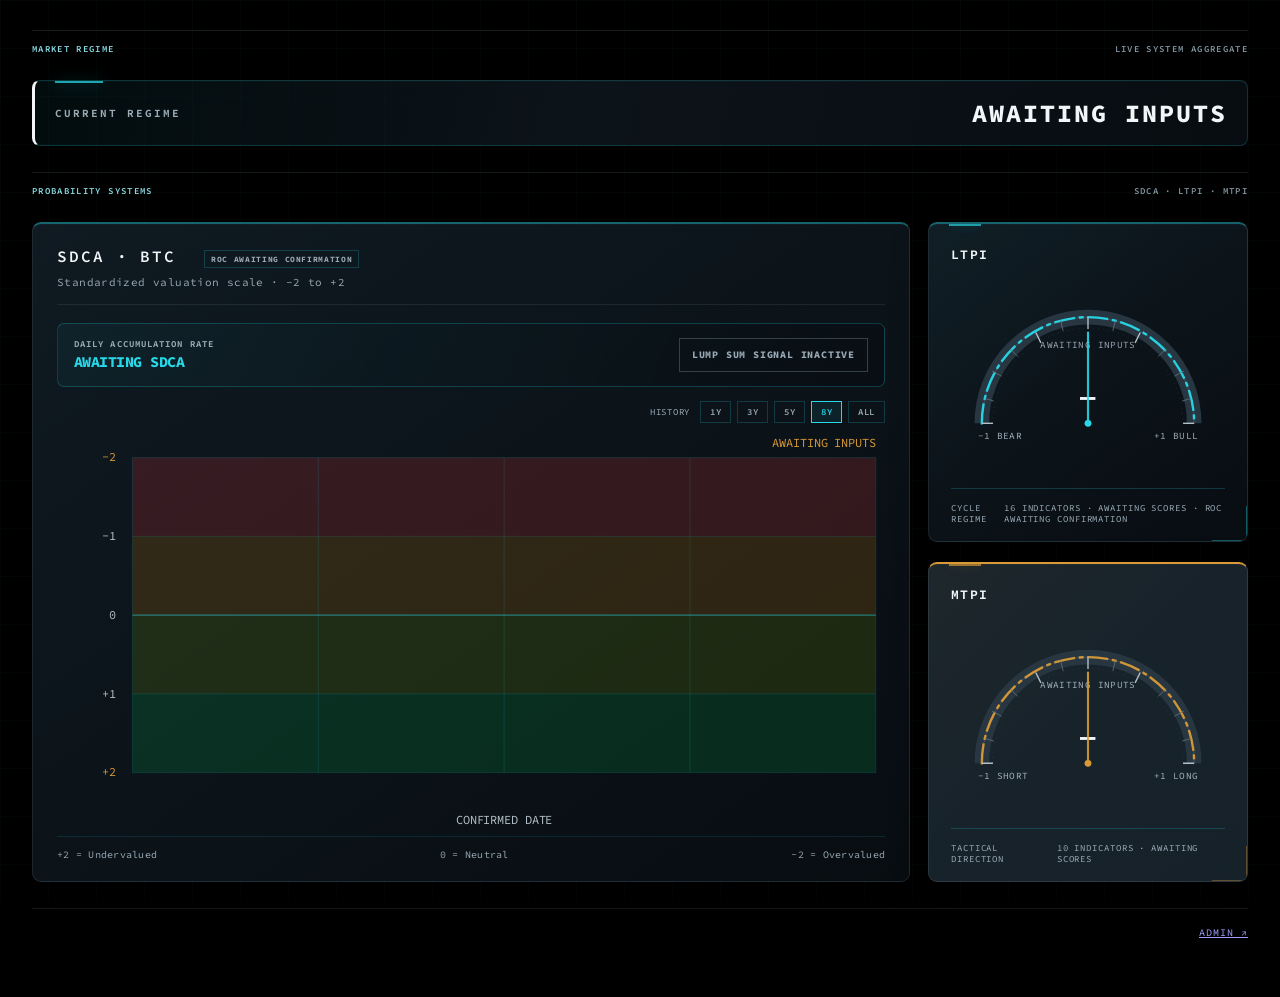
==== index.html @ df6184a5 "Display confirmed ROC status on SDCA LTPI and MTPI gauges" ====
<!doctype html>
<html lang="en">
<head>
  <meta charset="utf-8">
  <meta name="viewport" content="width=device-width, initial-scale=1">
  <meta name="theme-color" content="#080D12">
  <title>JayyTrader</title>
  <meta name="description" content="Transparent Bitcoin valuation research. Probabilities are the currency of the markets. No noise. Just signal.">
  <link rel="preconnect" href="https://fonts.googleapis.com">
  <link rel="preconnect" href="https://fonts.gstatic.com" crossorigin>
  <link href="https://fonts.googleapis.com/css2?family=Source+Code+Pro:wght@400;500;600;700&display=swap" rel="stylesheet">
  <link rel="stylesheet" href="styles/tokens.css">
  <style>
    * { box-sizing: border-box; }
    body {
      min-width: 320px;
      min-height: 100vh;
      margin: 0;
      display: block;
      overflow-x: hidden;
      color: var(--text);
      background:
        radial-gradient(ellipse at 50% 42%, color-mix(in srgb, var(--cyan) 4%, transparent), transparent 58%),
        var(--bg);
      font-family: var(--font-ui);
    }
    body::before {
      position: fixed;
      inset: 0;
      z-index: 0;
      background-image:
        linear-gradient(color-mix(in srgb, var(--cyan) 2.5%, transparent) 1px, transparent 1px),
        linear-gradient(90deg, color-mix(in srgb, var(--cyan) 2.5%, transparent) 1px, transparent 1px),
        linear-gradient(color-mix(in srgb, var(--amber) .8%, transparent) 1px, transparent 1px),
        linear-gradient(90deg, color-mix(in srgb, var(--amber) .8%, transparent) 1px, transparent 1px);
      background-size: 48px 48px, 48px 48px, 192px 192px, 192px 192px;
      content: "";
      pointer-events: none;
    }
    #cursor-glow {
      position: fixed;
      z-index: 0;
      top: 0;
      left: 0;
      width: 520px;
      height: 520px;
      border-radius: 50%;
      background: radial-gradient(circle,
        color-mix(in srgb, var(--cyan) 6.5%, transparent) 0%,
        color-mix(in srgb, var(--cyan) 3.5%, transparent) 32%,
        color-mix(in srgb, var(--cyan) 1.2%, transparent) 55%,
        transparent 72%);
      opacity: 0;
      pointer-events: none;
      transform: translate(-50%, -50%);
      transition: opacity .35s ease;
      will-change: left, top;
    }
    @media (hover: hover) and (pointer: fine) {
      body:hover #cursor-glow { opacity: 1; }
    }
    .landing {
      position: relative;
      z-index: 1;
      width: min(calc(100% - 64px), 1480px);
      margin: 0 auto;
      padding: 118px 0 48px;
    }
    .dashboard-grid {
      display: grid;
      grid-template-columns: minmax(0, 1fr) minmax(240px, 300px);
      align-items: stretch;
      gap: 16px;
    }
    .research-column {
      position: relative;
      display: flex;
      flex-direction: column;
      min-width: 0;
      min-height: 0;
      text-align: left;
    }
    .oscillator-panel {
      display: flex;
      flex: 1 1 auto;
      flex-direction: column;
      width: 100%;
      min-width: 0;
      min-height: 0;
      margin: 0;
      padding: 22px 24px 18px;
      border: var(--border-hairline);
      border-top: 1px solid color-mix(in srgb, var(--cyan) 55%, transparent);
      background: linear-gradient(145deg, var(--panel2), var(--panel));
      box-shadow: 0 14px 42px rgba(0, 0, 0, .22);
    }
    .panel-heading {
      display: flex;
      align-items: center;
      justify-content: space-between;
      gap: 16px;
      margin-bottom: 14px;
      padding-bottom: 12px;
      border-bottom: 1px solid color-mix(in srgb, var(--line) 70%, transparent);
    }
    .oscillator-heading-copy { min-width:0; }
    .oscillator-title-row { display:flex; align-items:baseline; flex-wrap:wrap; gap:10px; }
    #oscillator-heading-score { color:var(--muted); font-size:12px; font-weight:600; font-variant-numeric:tabular-nums; letter-spacing:.015em; white-space:nowrap; }
    #oscillator-heading-score[data-state="undervalued"] { color:var(--cyan); }
    #oscillator-heading-score[data-state="overvalued"] { color:var(--amber); }
    .oscillator-heading-score-empty { display:none; }
    .panel-title {
      margin: 0;
      color: var(--text);
      font-size: 14px;
      font-weight: 650;
      letter-spacing: .09em;
      text-transform: uppercase;
    }
    .panel-subtitle {
      margin: 5px 0 0;
      color: var(--muted);
      font-size: 9px;
      letter-spacing: .035em;
      line-height: 1.5;
    }
    .empty-state {
      flex: 0 0 auto;
      padding: 5px 8px;
      border: 1px solid var(--line);
      color: var(--muted);
      font-size: 9px;
      letter-spacing: .1em;
      white-space: nowrap;
    }
    .sdca-accumulation { display:flex; align-items:center; justify-content:space-between; gap:16px; margin:0 0 14px; padding:14px 16px; border:1px solid color-mix(in srgb,var(--cyan) 38%,var(--line)); background:linear-gradient(110deg,rgba(39,217,232,.09),rgba(8,13,18,.72)); }
    .sdca-accumulation-copy { min-width:0; }
    .sdca-accumulation-kicker { color:var(--muted); font-size:9px; font-weight:650; letter-spacing:.12em; text-transform:uppercase; }
    .sdca-accumulation-value { display:flex; align-items:baseline; gap:.18em; margin-top:5px; color:var(--cyan); font-size:clamp(10px,1.5vw,15px); font-weight:750; line-height:1.1; letter-spacing:-.035em; font-variant-numeric:tabular-nums; }
    .sdca-accumulation-signal { flex:0 0 auto; max-width:48%; padding:9px 12px; border:1px solid #35414a; color:var(--muted); font-size:10px; font-weight:750; letter-spacing:.08em; line-height:1.4; text-align:center; }
    .sdca-accumulation-signal[data-active="true"] { border-color:var(--cyan); color:var(--cyan); box-shadow:0 0 14px color-mix(in srgb,var(--cyan) 15%,transparent); }
    @media (max-width:600px) { .sdca-accumulation { align-items:flex-start; flex-direction:column; gap:10px; } .sdca-accumulation-signal { max-width:100%; } }
    .sdca-history-range { display:flex; align-items:center; justify-content:flex-end; flex-wrap:wrap; gap:6px; margin:0 0 8px; }
    .sdca-history-range-label { margin-right:4px; color:var(--muted); font-size:9px; letter-spacing:.08em; }
    .sdca-range-button { padding:5px 9px; border:1px solid var(--line); background:transparent; color:var(--muted); font:600 9px/1.2 var(--font-ui); letter-spacing:.06em; cursor:pointer; }
    .sdca-range-button[aria-pressed="true"] { border-color:var(--cyan); color:var(--cyan); background:color-mix(in srgb,var(--cyan) 8%,transparent); }
    .sdca-range-button:focus-visible { outline:1px solid var(--cyan); outline-offset:2px; }
    .oscillator-plot {
      display: block;
      width: 100%;
      flex: 1 1 0;
      min-height: 0;
      height: 0;
      overflow: visible;
    }
    .oscillator-zone { stroke: none; }
    .oscillator-zone.overvalued { fill: rgba(255,59,59,.17); }
    .oscillator-zone.middle-high { fill: rgba(255,157,0,.15); }
    .oscillator-zone.middle-low { fill: rgba(165,217,0,.13); }
    .oscillator-zone.undervalued { fill: rgba(0,200,83,.16); }
    .oscillator-grid { stroke: var(--line); stroke-width: 1; opacity: .68; }
    .oscillator-history-segment { fill: none; stroke-width: 2.5; stroke-linejoin: round; stroke-linecap: round; }
    .oscillator-history-segment[data-zone="overvalued"] { stroke: #ff3b3b; }
    .oscillator-history-segment[data-zone="middle-high"] { stroke: #ff9d00; }
    .oscillator-history-segment[data-zone="middle-low"] { stroke: #a5d900; }
    .oscillator-history-segment[data-zone="undervalued"] { stroke: #00c853; }
    .oscillator-history-point[data-zone="overvalued"] { stroke: #ff3b3b; }
    .oscillator-history-point[data-zone="middle-high"] { stroke: #ff9d00; }
    .oscillator-history-point[data-zone="middle-low"] { stroke: #a5d900; }
    .oscillator-history-point[data-zone="undervalued"] { stroke: #00c853; }
    .oscillator-date-label { font-size: 10px; }
    .oscillator-grid.zero { stroke: color-mix(in srgb, var(--cyan) 64%, transparent); stroke-width: 1.6; opacity: 1; }
    .oscillator-label {
      fill: var(--muted);
      font-family: var(--font-ui);
      font-size: 12px;
    }
    .oscillator-label.extreme { fill: var(--amber); }
    .oscillator-caption {
      display: flex;
      justify-content: space-between;
      gap: 16px;
      margin-top: 10px;
      padding-top: 10px;
      border-top: 1px solid color-mix(in srgb, var(--line) 60%, transparent);
      color: var(--muted);
      font-size: 9px;
      letter-spacing: .025em;
      line-height: 1.6;
    }
    h1 {
      position: absolute;
      top: 24px;
      left: 32px;
      z-index: 2;
      margin: 0;
      font-size: clamp(10.5px, 2.25vw, 19px);
      font-weight: 750;
      letter-spacing: -.065em;
      line-height: 1;
    }
    h1 span {
      color: var(--cyan);
      text-shadow: var(--glow-cyan-soft);
    }
    .cursor {
      display: inline-block;
      width: 3px;
      height: .82em;
      margin-left: 8px;
      background: var(--cyan);
      vertical-align: middle;
      transform: translateY(-.04em);
      animation: blink 1.06s step-end infinite;
    }
    @keyframes blink { 0%, 49.9% { opacity: 1; } 50%, 100% { opacity: 0; } }
    .tagline {
      margin: 22px 0 0;
      color: var(--muted);
      font-size: clamp(13px, 2vw, 16px);
      line-height: 1.7;
    }
    .trend-instruments { display: flex; flex-direction: column; gap: 16px; min-width: 0; margin: 0; }
    .trend-instrument {
      position: relative;
      display: flex;
      flex-direction: column;
      justify-content: space-between;
      aspect-ratio: 1 / 1;
      min-width: 0;
      padding: 18px 20px 14px;
      overflow: hidden;
      border: 1px solid color-mix(in srgb, var(--line) 85%, transparent);
      border-top: 1px solid color-mix(in srgb, var(--cyan) 68%, transparent);
      background:
        linear-gradient(135deg, color-mix(in srgb, var(--cyan) 3.5%, transparent), transparent 46%),
        linear-gradient(145deg, var(--panel2), var(--panel));
      box-shadow: inset 0 1px 0 rgba(255,255,255,.025), 0 14px 34px rgba(0, 0, 0, .2);
    }
    .trend-instrument::before {
      position: absolute; top: 0; left: 20px; width: 42px; height: 2px;
      background: var(--cyan); box-shadow: 0 0 12px color-mix(in srgb, var(--cyan) 35%, transparent);
      content: "";
    }
    .trend-instrument::after {
      position: absolute; right: 0; bottom: 0; width: 34px; height: 34px;
      border-right: 1px solid color-mix(in srgb, var(--cyan) 38%, transparent);
      border-bottom: 1px solid color-mix(in srgb, var(--cyan) 38%, transparent);
      content: "";
    }
    .trend-instrument[data-horizon="medium"] {
      border-top-color: color-mix(in srgb, var(--amber) 72%, transparent);
      background:
        linear-gradient(135deg, color-mix(in srgb, var(--amber) 3.5%, transparent), transparent 46%),
        linear-gradient(145deg, var(--panel2), var(--panel));
    }
    .trend-instrument[data-horizon="medium"]::before { background: var(--amber); box-shadow: 0 0 12px color-mix(in srgb, var(--amber) 35%, transparent); }
    .trend-instrument[data-horizon="medium"]::after { border-color: color-mix(in srgb, var(--amber) 38%, transparent); }
    .trend-instrument-heading { display: flex; align-items: flex-start; justify-content: space-between; gap: 12px; }
    .trend-instrument-title { margin: 0; color: var(--text); font-size: 11px; font-weight: 650; letter-spacing: .12em; text-transform: uppercase; }
    .trend-instrument-code { margin-top: 5px; color: var(--muted); font-size: 8px; letter-spacing: .16em; }
    .trend-instrument-state { padding: 4px 6px; border: 1px solid var(--line); background: color-mix(in srgb, var(--bg) 65%, transparent); color: var(--muted); font-size: 8px; letter-spacing: .1em; white-space: nowrap; }
    .trend-gauge { display: block; width: 100%; height: auto; max-height: 205px; margin: 5px auto 0; overflow: visible; }
    .trend-gauge-track { fill: none; stroke: #202c35; stroke-width: 14; }
    .trend-gauge-edge { fill: none; stroke: #52616b; stroke-width: 1; opacity: .72; }
    .trend-gauge-accent { fill: none; stroke: var(--cyan); stroke-width: 2; stroke-linecap: square; stroke-dasharray: 22 7 3 7 22 7 3 7 22 7 3 7; opacity: .95; }
    .trend-instrument[data-horizon="medium"] .trend-gauge-accent { stroke: var(--amber); }
    .trend-gauge-inner { fill: none; stroke: #293943; stroke-width: 1; stroke-dasharray: 1 5; }
    .trend-gauge-tick { stroke: #62717b; stroke-width: 1; }
    .trend-gauge-tick.major { stroke: #b4c0c7; stroke-width: 1.6; }
    .trend-gauge-scale { fill: var(--muted); font-family: var(--font-ui); font-size: 10px; letter-spacing: .04em; }
    /* Gauge regime text follows the live classification. */
    .trend-instrument[data-score-state="risk-off"] #ltpi-regime-label,
    .trend-instrument[data-score-state="risk-off"] #mtpi-regime-scale { fill: #ef777d; }
    .trend-instrument[data-score-state="neutral"] #ltpi-regime-label,
    .trend-instrument[data-score-state="neutral"] #mtpi-regime-scale,
    .trend-instrument[data-score-state="empty"] #ltpi-regime-label,
    .trend-instrument[data-score-state="empty"] #mtpi-regime-scale { fill: #9aa6b2; }
    .trend-instrument[data-score-state="risk-on"] #ltpi-regime-label,
    .trend-instrument[data-score-state="risk-on"] #mtpi-regime-scale { fill: #36d399; }
    .trend-gauge-center { fill: var(--text); font-family: var(--font-ui); font-size: 26px; font-weight: 600; letter-spacing: .04em; }
    .trend-gauge-placeholder { fill: var(--cyan); font-family: var(--font-ui); font-size: 9px; font-weight: 600; letter-spacing: .16em; }
    .trend-instrument[data-horizon="medium"] .trend-gauge-placeholder { fill: var(--amber); }
    .trend-gauge-caption { display: flex; justify-content: space-between; gap: 8px; padding-top: 10px; border-top: 1px solid var(--line); color: var(--muted); font-size: 8px; letter-spacing: .1em; text-transform: uppercase; }
    .roc-label { display:inline-block; margin-left:8px; padding:3px 6px; border:1px solid var(--line); color:var(--muted); font-size:8px; font-weight:700; letter-spacing:.08em; white-space:nowrap; }
    .roc-label[data-roc="positive"] { border-color:color-mix(in srgb,#36d399 45%,var(--line)); color:#36d399; }
    .roc-label[data-roc="negative"] { border-color:color-mix(in srgb,#ef777d 45%,var(--line)); color:#ef777d; }
    .roc-label[data-roc="neutral"] { color:var(--muted); }
    .oscillator-panel {
      display: flex;
      flex: 1 1 auto;
      flex-direction: column;
      width: 100%;
      min-width: 0;
      min-height: 0;
      margin: 0;
      padding: 22px 24px 18px;
      border: var(--border-hairline);
      border-top: 1px solid color-mix(in srgb, var(--cyan) 55%, transparent);
      background: linear-gradient(145deg, var(--panel2), var(--panel));
      box-shadow: 0 14px 42px rgba(0, 0, 0, .22);
    }
    .panel-heading {
      display: flex;
      align-items: flex-start;
      justify-content: space-between;
      gap: 16px;
      margin-bottom: 18px;
    }
    .panel-title {
      margin: 0;
      color: var(--text);
      font-size: 15px;
      font-weight: 600;
      letter-spacing: .06em;
      text-transform: uppercase;
    }
    .panel-subtitle {
      margin: 6px 0 0;
      color: var(--muted);
      font-size: 10px;
      line-height: 1.6;
    }
    .empty-state {
      flex: 0 0 auto;
      padding: 5px 8px;
      border: 1px solid var(--line);
      color: var(--muted);
      font-size: 9px;
      letter-spacing: .1em;
      white-space: nowrap;
    }
    .oscillator-plot {
      display: block;
      width: 100%;
      flex: 1 1 0;
      min-height: 0;
      height: 0;
      overflow: visible;
    }
    .oscillator-grid { stroke: var(--line); stroke-width: 1; }
    .oscillator-grid.zero { stroke: color-mix(in srgb, var(--cyan) 48%, transparent); stroke-width: 1.4; }
    .oscillator-label {
      fill: var(--muted);
      font-family: var(--font-ui);
      font-size: 12px;
    }
    .oscillator-label.extreme { fill: var(--amber); }
    .oscillator-caption {
      display: flex;
      justify-content: space-between;
      gap: 16px;
      margin-top: 6px;
      color: var(--muted);
      font-size: 9px;
      line-height: 1.6;
    }
    .motto {
      margin: 9px 0 0;
      color: var(--cyan-soft);
      font-size: 10px;
      letter-spacing: .035em;
      line-height: 1.6;
    }
    .regime-panel {
      display: flex;
      align-items: center;
      justify-content: center;
      gap: 16px;
      width: 33.333%;
      margin: 0 auto 18px;
      padding: 14px 18px;
      border: 1px solid var(--line);
      border-left: 3px solid var(--muted);
      background: var(--panel);
      letter-spacing: .12em;
      text-transform: uppercase;
    }
    .regime-label { color: var(--muted); font-size: 10px; font-weight: 650; }
    .regime-value { color: var(--text); font-size: 13px; font-weight: 750; }
    .regime-panel[data-regime="risk-off"] { border-left-color: #F04444; }
    .regime-panel[data-regime="risk-off"] .regime-value { color: #F04444; }
    .regime-panel[data-regime="risk-on"] { border-left-color: var(--green); }
    .regime-panel[data-regime="risk-on"] .regime-value { color: var(--green); }
    .regime-panel[data-regime="neutral"] { border-left-color: var(--text); }
    .regime-panel[data-regime="neutral"] .regime-value { color: var(--text); }
    @media (max-width: 600px) {
      .regime-panel { width: 100%; padding: 12px 14px; }
      .regime-value { font-size: 11px; }
    }
    .system-footer {
      display: flex;
      justify-content: space-between;
      gap: 16px;
      margin-top: 18px;
      padding-top: 10px;
      border-top: 1px solid color-mix(in srgb, var(--line) 65%, transparent);
      color: var(--muted);
      font-size: 8px;
      letter-spacing: .1em;
      line-height: 1.6;
      text-transform: uppercase;
    }
    .system-footer span:last-child { text-align: right; }
    .sdca-panel {
      margin-top:24px; padding:20px; border:1px solid var(--line);
      border-top:1px solid color-mix(in srgb,var(--cyan) 55%,transparent);
      background:linear-gradient(145deg,var(--panel2),var(--panel)); box-shadow:0 14px 42px rgba(0,0,0,.18);
    }
    .sdca-heading { display:flex; align-items:flex-start; justify-content:space-between; gap:16px; margin-bottom:14px; }
    .sdca-title { margin:0; color:var(--text); font-size:14px; font-weight:650; letter-spacing:.09em; text-transform:uppercase; }
    .sdca-subtitle { margin:5px 0 0; color:var(--muted); font-size:9px; line-height:1.6; }
    .sdca-grid { display:grid; grid-template-columns:repeat(5,minmax(0,1fr)); gap:7px; }
    .sdca-card {
      display:flex; min-width:0; min-height:52px; flex-direction:column; justify-content:space-between; gap:4px;
      padding:6px 7px 5px; border:1px solid #29343c; border-radius:2px;
      background:linear-gradient(145deg,rgba(29,43,53,.72),rgba(8,13,18,.92));
      box-shadow:inset 0 1px 0 rgba(255,255,255,.018); transition:border-color .15s ease,box-shadow .15s ease;
    }
    .sdca-card[data-sign="positive"] { border-color:color-mix(in srgb,var(--cyan) 85%,transparent); box-shadow:inset 0 0 10px color-mix(in srgb,var(--cyan) 8%,transparent),0 0 7px color-mix(in srgb,var(--cyan) 16%,transparent); }
    .sdca-card[data-sign="negative"] { border-color:color-mix(in srgb,var(--amber) 88%,transparent); box-shadow:inset 0 0 10px color-mix(in srgb,var(--amber) 7%,transparent),0 0 7px color-mix(in srgb,var(--amber) 15%,transparent); }
    .sdca-card[data-sign="zero"] { border-color:#35414a; box-shadow:inset 0 0 8px rgba(150,165,175,.035); }
    .sdca-indicator-name { color:var(--muted); font-size:9px; font-weight:600; line-height:1.3; overflow-wrap:anywhere; }
    .sdca-score-input {
      display:block; width:100%; min-width:0; padding:2px 2px 1px; border:0; border-bottom:1px solid var(--line);
      border-radius:0; outline:none; background:transparent; color:var(--text); font:600 12px/1.15 var(--font-ui);
      font-variant-numeric:tabular-nums; caret-color:var(--cyan);
    }
    .sdca-score-input::placeholder { color:#52616b; opacity:1; }
    .sdca-score-input:focus-visible { border-bottom-color:var(--cyan); box-shadow:0 2px 0 color-mix(in srgb,var(--cyan) 25%,transparent); }
    .sdca-summary { display:grid; grid-template-columns:minmax(0,1fr) auto; align-items:center; gap:12px; margin-top:12px; padding:11px 12px; border:1px solid var(--line); background:rgba(8,13,18,.58); }
    .sdca-summary-label { color:var(--muted); font-size:8px; letter-spacing:.1em; text-transform:uppercase; }
    .sdca-composite { display:block; margin-top:4px; color:var(--cyan); font-size:clamp(21px,2.5vw,29px); font-weight:700; letter-spacing:-.04em; font-variant-numeric:tabular-nums; }
    .sdca-classification { padding:6px 8px; border:1px solid #35414a; color:var(--muted); font-size:8px; letter-spacing:.08em; text-align:center; white-space:nowrap; }
    .sdca-classification[data-class="positive"] { border-color:var(--cyan); color:var(--cyan); box-shadow:0 0 8px color-mix(in srgb,var(--cyan) 13%,transparent); }
    .sdca-classification[data-class="negative"] { border-color:var(--amber); color:var(--amber); box-shadow:0 0 8px color-mix(in srgb,var(--amber) 13%,transparent); }
    .sdca-confirm-row { display:flex; align-items:center; gap:12px; flex-wrap:wrap; margin-top:10px; }
    .sdca-confirm-button {
      padding:9px 12px; border:1px solid var(--cyan); background:color-mix(in srgb,var(--cyan) 8%,var(--bg));
      color:var(--cyan); font:600 9px/1.2 var(--font-ui); letter-spacing:.1em; text-transform:uppercase; cursor:pointer;
      transition:background .15s ease,box-shadow .15s ease,opacity .15s ease;
    }
    .sdca-confirm-button:hover:not(:disabled),.sdca-confirm-button:focus-visible { background:color-mix(in srgb,var(--cyan) 15%,var(--bg)); box-shadow:0 0 12px color-mix(in srgb,var(--cyan) 20%,transparent); outline:none; }
    .sdca-confirm-button:disabled { border-color:var(--line); color:var(--muted); cursor:not-allowed; opacity:.55; }
    .sdca-confirm-status { color:var(--muted); font-size:8px; line-height:1.5; }
    .sdca-note { margin:8px 0 0; color:var(--muted); font-size:8px; line-height:1.6; }
    .oscillator-history-path { fill:none; stroke:var(--cyan); stroke-width:2.5; stroke-linejoin:round; stroke-linecap:round; filter:drop-shadow(0 0 4px color-mix(in srgb,var(--cyan) 45%,transparent)); }
    .oscillator-history-point { fill:var(--bg); stroke:var(--cyan); stroke-width:2.5; }
    .oscillator-date-label { fill:var(--muted); font-family:var(--font-ui); font-size:10px; }
    @media (max-width:900px) { .sdca-grid { grid-template-columns:repeat(5,minmax(0,1fr)); gap:6px; } }
    @media (max-width:600px) {
      .sdca-panel { padding:14px 12px; }
      .sdca-grid { grid-template-columns:repeat(3,minmax(0,1fr)); gap:6px; }
      .sdca-card { min-height:49px; padding:5px; }
      .sdca-indicator-name { font-size:8px; }
      .sdca-score-input { font-size:11px; }
      .sdca-summary { grid-template-columns:minmax(0,1fr); gap:8px; }
      .sdca-classification { justify-self:start; }
      .sdca-heading { flex-direction:column; gap:7px; }
      .sdca-confirm-row { align-items:flex-start; flex-direction:column; gap:7px; }
    }

    @media (max-width: 900px) {
      .landing { width: min(100% - 40px, 720px); padding-top: 108px; }
      .trend-instruments { display: grid; grid-template-columns: repeat(2, minmax(0, 1fr)); gap: 16px; }
      .dashboard-grid { grid-template-columns: minmax(0, 1fr); gap: 24px; }
      .research-column { display: block; }
      .oscillator-panel { margin-top: 0; min-height: 0; }
      .mvrv-score-row { margin-top:14px; }
      .oscillator-plot { min-height: 280px; }
    }
    @media (max-width: 600px) {
      h1 { top: 16px; left: 16px; font-size: clamp(10.5px, 3vw, 14px); }
      .landing { width: min(100% - 32px, 720px); padding-top: 92px; }
      .trend-instruments { grid-template-columns: minmax(0, 1fr); gap: 14px; }
      .trend-instrument { display: block; aspect-ratio: auto; padding: 16px 14px 12px; }
      .oscillator-panel { padding: 16px 12px 14px; margin-top: 0; }
      .panel-heading { flex-direction: column; gap: 10px; }
      .oscillator-plot { min-height: 240px; }
      .oscillator-caption { flex-direction: column; gap: 3px; }
      .system-footer { flex-direction: column; gap: 5px; }
      .system-footer span:last-child { text-align: left; }
    }
    @media (prefers-reduced-motion: reduce) {
      *, *::before, *::after { animation-duration: .01ms !important; transition-duration: .01ms !important; }
      .cursor { animation: none; }
    }
  
    .sdca-note a { margin-left:8px; color:var(--cyan); text-decoration:none; }
    .sdca-note a:hover,.sdca-note a:focus-visible { text-decoration:underline; }
  
    /* ── High-contrast terminal redesign ── */
    body {
      display: block;
      background:
        radial-gradient(ellipse at 14% 8%, rgba(39,217,232,.095), transparent 34%),
        radial-gradient(ellipse at 88% 38%, rgba(217,154,54,.055), transparent 30%),
        var(--bg);
    }
    .site-header {
      position: relative;
      z-index: 2;
      display: flex;
      align-items: center;
      justify-content: space-between;
      gap: 24px;
      width: min(calc(100% - 64px), 1480px);
      margin: 0 auto;
      padding: 26px 0 22px;
      border-bottom: 1px solid rgba(130,155,170,.18);
    }
    .brand-lockup { display:flex; align-items:center; gap:14px; min-width:0; }
    .brand-mark {
      display:grid; place-items:center; width:38px; height:38px; flex:0 0 38px;
      border:1px solid var(--cyan); color:var(--cyan); font-size:12px; font-weight:700;
      letter-spacing:-.08em; background:rgba(39,217,232,.055);
      box-shadow:0 0 22px rgba(39,217,232,.08),inset 0 0 12px rgba(39,217,232,.04);
    }
    .brand-mark span { color:var(--amber); }
    h1 {
      position:static; margin:0; font-size:clamp(18px,2vw,24px); font-weight:700;
      letter-spacing:-.07em; line-height:1; white-space:nowrap;
    }
    h1 span:not(.cursor) { color:var(--cyan); }
    .cursor { height:.9em; width:3px; margin-left:7px; }
    .header-meta {
      display:flex; align-items:center; gap:9px; color:#91A3AF; font-size:10px;
      font-weight:600; letter-spacing:.14em; white-space:nowrap;
    }
    .status-dot { width:7px; height:7px; border-radius:50%; background:var(--cyan); box-shadow:0 0 10px rgba(39,217,232,.65); }
    .header-version { margin-left:12px; padding-left:14px; border-left:1px solid var(--line); color:var(--amber); }
    .landing { width:min(calc(100% - 64px),1480px); padding:0 0 58px; margin:0 auto; }
    .hero-intro { position:relative; padding:62px 0 42px; max-width:850px; }
    .hero-intro::after {
      content:""; position:absolute; right:0; top:54px; width:clamp(100px,18vw,250px); height:1px;
      background:linear-gradient(90deg,transparent,rgba(39,217,232,.42));
    }
    .hero-eyebrow { display:flex; align-items:center; gap:10px; margin:0 0 18px; color:#A0B0BA; font-size:10px; font-weight:600; letter-spacing:.19em; }
    .hero-eyebrow span:first-child { color:var(--cyan); }
    .hero-divider { color:var(--amber); }
    .hero-intro h2 { margin:0; color:#F4F8FA; font-size:clamp(42px,6.2vw,82px); font-weight:700; letter-spacing:-.075em; line-height:.99; }
    .hero-intro h2 span { color:var(--cyan); text-shadow:0 0 34px rgba(39,217,232,.15); }
    .hero-description { max-width:570px; margin:20px 0 0; color:#A2B0BA; font-size:clamp(13px,1.4vw,16px); line-height:1.8; }
    .dashboard-kicker { display:flex; align-items:center; justify-content:space-between; gap:16px; margin:0 0 14px; padding:12px 0; border-top:1px solid rgba(130,155,170,.2); color:#8A9BA7; font-size:10px; font-weight:600; letter-spacing:.16em; }
    .dashboard-kicker span:first-child { color:var(--amber); }
    .systems-kicker { margin-top:34px; }
    .regime-panel {
      position:relative; width:100%; min-height:96px; margin:0 0 30px; padding:22px 28px;
      justify-content:space-between; border:1px solid rgba(39,217,232,.28); border-left:4px solid var(--cyan);
      background:linear-gradient(105deg,rgba(39,217,232,.09),rgba(19,29,37,.96) 42%,rgba(12,18,24,.96));
      box-shadow:0 18px 45px rgba(0,0,0,.28),inset 0 1px 0 rgba(255,255,255,.035);
      letter-spacing:.08em;
    }
    .regime-panel::before { content:""; position:absolute; top:0; left:28px; width:72px; height:2px; background:var(--cyan); box-shadow:0 0 14px rgba(39,217,232,.5); }
    .regime-label { font-size:11px; letter-spacing:.18em; color:#9AABB6; }
    .regime-value { font-size:clamp(17px,2vw,25px); letter-spacing:.08em; text-align:right; }
    .regime-panel[data-regime="risk-off"] { border-left-color:#EF777D; background:linear-gradient(105deg,rgba(239,119,125,.1),rgba(19,29,37,.96) 42%,rgba(12,18,24,.96)); }
    .regime-panel[data-regime="risk-off"]::before { background:#EF777D; box-shadow:0 0 14px rgba(239,119,125,.5); }
    .regime-panel[data-regime="risk-on"] { border-left-color:#36D399; background:linear-gradient(105deg,rgba(54,211,153,.1),rgba(19,29,37,.96) 42%,rgba(12,18,24,.96)); }
    .regime-panel[data-regime="risk-on"]::before { background:#36D399; box-shadow:0 0 14px rgba(54,211,153,.5); }
    .dashboard-grid { grid-template-columns:minmax(0,1.65fr) minmax(290px,.8fr); gap:20px; }
    .oscillator-panel,.sdca-panel {
      border:1px solid rgba(130,155,170,.22); border-top:2px solid var(--cyan);
      background:linear-gradient(145deg,rgba(24,37,46,.98),rgba(10,16,22,.98));
      box-shadow:0 20px 52px rgba(0,0,0,.34),inset 0 1px 0 rgba(255,255,255,.035);
    }
    .oscillator-panel { padding:26px 28px 20px; }
    .panel-title,.sdca-title { font-size:16px; letter-spacing:.12em; }
    .panel-subtitle,.sdca-subtitle { color:#9AABB6; font-size:11px; }
    .empty-state { color:#A6B4BD; font-size:10px; border-color:rgba(130,155,170,.3); }
    .oscillator-plot { min-height:330px; }
    .oscillator-label { fill:#B5C2CA; font-size:13px; }
    .oscillator-date-label { fill:#8FA0AB; font-size:11px; }
    .oscillator-caption { color:#9AABB6; font-size:10px; }
    .oscillator-history-segment { stroke-width:3.2; }
    .trend-instruments { gap:20px; }
    .trend-instrument {
      padding:22px 22px 17px; border:1px solid rgba(130,155,170,.22); border-top:2px solid var(--cyan);
      background:linear-gradient(145deg,rgba(24,37,46,.98),rgba(10,16,22,.98));
      box-shadow:0 20px 46px rgba(0,0,0,.32),inset 0 1px 0 rgba(255,255,255,.035);
    }
    .trend-instrument[data-horizon="medium"] { border-top-color:var(--amber); }
    .trend-instrument-title { font-size:13px; letter-spacing:.1em; }
    .trend-instrument-code { color:#91A2AE; font-size:10px; letter-spacing:.12em; }
    .trend-instrument-state { font-size:9px; }
    .trend-gauge { max-height:225px; margin:12px auto 5px; }
    .trend-gauge-track { stroke:#273640; stroke-width:17; }
    .trend-gauge-accent { stroke-width:2.8; }
    .trend-gauge-scale { fill:#A4B2BC; font-size:11px; }
    .trend-gauge-center { font-size:30px; font-weight:700; }
    .trend-gauge-placeholder { font-size:10px; }
    .trend-gauge-caption { color:#9AABB6; font-size:9px; padding-top:13px; }
    .sdca-panel { margin-top:28px; padding:24px; }
    .sdca-grid { gap:9px; }
    .sdca-card { min-height:62px; padding:9px 10px 8px; border-color:rgba(130,155,170,.25); background:linear-gradient(145deg,rgba(29,43,53,.9),rgba(8,13,18,.98)); }
    .sdca-indicator-name { color:#B0BDC5; font-size:10px; }
    .sdca-score-input { font-size:14px; padding:4px 2px 3px; }
    .sdca-summary { border-color:rgba(130,155,170,.28); padding:15px 16px; }
    .sdca-summary-label { color:#9AABB6; font-size:10px; }
    .sdca-composite { font-size:clamp(26px,3vw,36px); }
    .sdca-classification { font-size:10px; padding:8px 10px; }
    .sdca-confirm-button { font-size:10px; padding:11px 15px; }
    .system-footer { margin-top:26px; padding-top:16px; font-size:10px; }
    @media (max-width:1100px) {
      .dashboard-grid { grid-template-columns:minmax(0,1fr); }
      .trend-instruments { display:grid; grid-template-columns:repeat(2,minmax(0,1fr)); }
      .oscillator-plot { min-height:310px; }
    }
    @media (max-width:700px) {
      .site-header { width:calc(100% - 32px); padding:18px 0; align-items:flex-start; }
      .brand-lockup { gap:9px; }
      .brand-mark { width:31px; height:31px; flex-basis:31px; font-size:10px; }
      h1 { font-size:18px; }
      .header-meta { font-size:0; gap:0; padding-top:10px; }
      .header-version { display:none; }
      .landing { width:calc(100% - 32px); padding-bottom:36px; }
      .hero-intro { padding:42px 0 30px; }
      .hero-intro::after { display:none; }
      .hero-eyebrow { font-size:8px; letter-spacing:.11em; flex-wrap:wrap; gap:7px; }
      .hero-intro h2 { font-size:clamp(40px,12vw,58px); }
      .hero-description { font-size:13px; margin-top:16px; }
      .dashboard-kicker { font-size:8px; letter-spacing:.1em; }
      .regime-panel { min-height:78px; margin-bottom:22px; padding:17px 14px; gap:10px; }
      .regime-panel::before { left:14px; }
      .regime-label { font-size:9px; letter-spacing:.1em; }
      .regime-value { font-size:clamp(12px,3.5vw,17px); }
      .systems-kicker { margin-top:24px; }
      .oscillator-panel { padding:17px 12px 14px; }
      .panel-title,.sdca-title { font-size:13px; }
      .panel-subtitle,.sdca-subtitle { font-size:9px; }
      .oscillator-plot { min-height:245px; }
      .trend-instruments { grid-template-columns:minmax(0,1fr); gap:14px; }
      .trend-instrument { padding:18px 15px 14px; }
      .trend-gauge { max-height:210px; }
      .sdca-panel { padding:16px 12px; margin-top:20px; }
      .sdca-grid { grid-template-columns:repeat(3,minmax(0,1fr)); gap:6px; }
      .sdca-card { min-height:55px; padding:6px; }
      .sdca-indicator-name { font-size:9px; }
      .sdca-score-input { font-size:12px; }
      .sdca-summary { padding:12px; }
      .sdca-confirm-row { align-items:flex-start; }
      .system-footer { font-size:9px; }
    }

  
    /* Refined dashboard layout — content-first, no hero/header */
    body { background: #000000; }
    .landing { width:min(calc(100% - 64px),1480px); padding:30px 0 56px; }
    .dashboard-kicker { margin:0 0 14px; padding:12px 0; border-top:1px solid rgba(142,166,180,.16); color:#8395a1; font-size:9px; letter-spacing:.15em; }
    .dashboard-kicker span:first-child { color:#8bdce5; }
    .regime-panel { width:100%; min-height:62px; margin:0 0 26px; padding:16px 20px; border:1px solid rgba(39,217,232,.20); border-left:3px solid rgba(39,217,232,.72); border-radius:8px; background:linear-gradient(105deg,rgba(39,217,232,.055),rgba(13,20,27,.94) 45%,rgba(8,13,18,.96)); box-shadow:0 12px 34px rgba(0,0,0,.18),inset 0 1px 0 rgba(255,255,255,.025); letter-spacing:.075em; }
    .regime-panel::before { left:20px; width:48px; opacity:.75; }
    .systems-kicker { margin-top:0; margin-bottom:14px; }
    .dashboard-grid { grid-template-columns:minmax(0,1fr) minmax(280px,320px); gap:18px; }
    .oscillator-panel,.trend-instrument { border-radius:9px; border-color:rgba(142,166,180,.16); box-shadow:0 14px 38px rgba(0,0,0,.22),inset 0 1px 0 rgba(255,255,255,.025); }
    .oscillator-panel { padding:22px 24px 18px; border-top-color:rgba(39,217,232,.42); background:linear-gradient(145deg,rgba(16,27,35,.96),rgba(8,13,18,.98)); }
    .panel-heading { border-bottom-color:rgba(142,166,180,.13); }
    .trend-instrument { border-top-color:rgba(39,217,232,.42); background:linear-gradient(135deg,rgba(39,217,232,.022),transparent 46%),linear-gradient(145deg,rgba(16,27,35,.96),rgba(8,13,18,.98)); }
    .trend-instrument::before { left:20px; width:32px; opacity:.68; }
    .sdca-accumulation { border-radius:7px; border-color:rgba(39,217,232,.22); background:linear-gradient(110deg,rgba(39,217,232,.05),rgba(8,13,18,.74)); }
    .empty-state { border-color:rgba(142,166,180,.16); border-radius:4px; background:rgba(255,255,255,.012); }
    .system-footer { margin-top:26px; padding-top:16px; border-top-color:rgba(142,166,180,.14); }
    .system-footer .admin-link-wrap { margin-left: auto; text-align: right; }
    @media(max-width:900px){.landing{width:min(calc(100% - 40px),1480px);padding-top:24px}.dashboard-grid{grid-template-columns:minmax(0,1fr) minmax(240px,290px);gap:14px}}
    @media(max-width:720px){.landing{width:calc(100% - 32px);padding:18px 0 38px}.dashboard-grid{grid-template-columns:minmax(0,1fr)}.trend-instruments{display:grid;grid-template-columns:repeat(2,minmax(0,1fr));gap:12px}.trend-instrument{padding:16px 14px 12px}.dashboard-kicker{font-size:8px;letter-spacing:.09em}.regime-panel{margin-bottom:22px;padding:14px 16px}.oscillator-panel{padding:16px 12px 14px}}
    @media(max-width:480px){.trend-instruments{grid-template-columns:minmax(0,1fr)}.trend-instrument{padding:18px 18px 14px}}
    @media(prefers-reduced-motion:reduce){.cursor{animation:none;opacity:1}*{scroll-behavior:auto!important;transition-duration:.01ms!important}}

  </style>
</head>
<body>
  <div id="cursor-glow" aria-hidden="true"></div>
  
  <main class="landing">
    
    <div class="dashboard-kicker"><span>MARKET REGIME</span><span>LIVE SYSTEM AGGREGATE</span></div>
    <section class="regime-panel" id="regimePanel" data-regime="neutral" aria-live="polite" aria-label="Current market regime">
      <span class="regime-label">CURRENT REGIME</span>
      <span class="regime-value" id="regimeValue">AWAITING INPUTS</span>
    </section>
    <div class="dashboard-kicker systems-kicker"><span>PROBABILITY SYSTEMS</span><span>SDCA · LTPI · MTPI</span></div>
    <div class="dashboard-grid">
      <section class="research-column" aria-label="Valuation oscillator">


        <section class="oscillator-panel" aria-labelledby="oscillator-title">
          <div class="panel-heading">
            <div class="oscillator-heading-copy">
              <div class="oscillator-title-row">
                <h2 class="panel-title" id="oscillator-title">SDCA · BTC</h2>
                <span id="oscillator-heading-score" aria-live="polite"></span><span class="roc-label" id="sdca-roc-label" data-roc="neutral" aria-live="polite">ROC AWAITING CONFIRMATION</span>
              </div>
              <p class="panel-subtitle">Standardized valuation scale · −2 to +2</p>
            </div>
          </div>
          <div class="sdca-accumulation" aria-live="polite" aria-label="SDCA accumulation guidance">
            <div class="sdca-accumulation-copy">
              <div class="sdca-accumulation-kicker">Daily accumulation rate</div>
              <div class="sdca-accumulation-value" id="sdca-accumulation-rate" aria-label="Accumulation rate"><span id="sdca-accumulation-number">AWAITING SDCA</span><span class="sdca-accumulation-percent" hidden>%</span><span class="sdca-accumulation-period" hidden> / DAY</span></div>
            </div>
            <div class="sdca-accumulation-signal" id="sdca-lump-sum-signal" data-active="false">LUMP SUM SIGNAL INACTIVE</div>
          </div>
          <div class="sdca-history-range" role="group" aria-label="SDCA history range">
            <span class="sdca-history-range-label">HISTORY</span>
            <button class="sdca-range-button" type="button" data-range="1Y" aria-pressed="false">1Y</button>
            <button class="sdca-range-button" type="button" data-range="3Y" aria-pressed="false">3Y</button>
            <button class="sdca-range-button" type="button" data-range="5Y" aria-pressed="false">5Y</button>
            <button class="sdca-range-button" type="button" data-range="8Y" aria-pressed="true">8Y</button>
            <button class="sdca-range-button" type="button" data-range="ALL" aria-pressed="false">ALL</button>
          </div>
          <svg class="oscillator-plot" viewBox="0 0 900 420" role="img" aria-labelledby="oscillator-chart-title oscillator-chart-desc" preserveAspectRatio="none">
            <title id="oscillator-chart-title">SDCA Bitcoin valuation chart with the manual composite score</title>
            <desc id="oscillator-chart-desc">Bitcoin valuation scale from plus two undervalued to minus two overvalued. The arithmetic average of entered SDCA scores is plotted when at least one score is available.</desc>
            <g aria-hidden="true">
              <rect class="oscillator-zone overvalued" x="82" y="28" width="808" height="83" />
              <rect class="oscillator-zone middle-high" x="82" y="111" width="808" height="83" />
              <rect class="oscillator-zone middle-low" x="82" y="194" width="808" height="83" />
              <rect class="oscillator-zone undervalued" x="82" y="277" width="808" height="83" />
              <line class="oscillator-grid" x1="82" y1="28" x2="890" y2="28" />
              <line class="oscillator-grid" x1="82" y1="111" x2="890" y2="111" />
              <line class="oscillator-grid zero" x1="82" y1="194" x2="890" y2="194" />
              <line class="oscillator-grid" x1="82" y1="277" x2="890" y2="277" />
              <line class="oscillator-grid" x1="82" y1="360" x2="890" y2="360" />
              <line class="oscillator-grid" x1="82" y1="28" x2="82" y2="360" />
              <line class="oscillator-grid" x1="284" y1="28" x2="284" y2="360" opacity=".45" />
              <line class="oscillator-grid" x1="486" y1="28" x2="486" y2="360" opacity=".45" />
              <line class="oscillator-grid" x1="688" y1="28" x2="688" y2="360" opacity=".45" />
              <line class="oscillator-grid" x1="890" y1="28" x2="890" y2="360" />
              <text class="oscillator-label extreme" x="64" y="364" text-anchor="end">+2</text>
              <text class="oscillator-label" x="64" y="281" text-anchor="end">+1</text>
              <text class="oscillator-label" x="64" y="198" text-anchor="end">0</text>
              <text class="oscillator-label" x="64" y="115" text-anchor="end">−1</text>
              <text class="oscillator-label extreme" x="64" y="32" text-anchor="end">−2</text>
              <text class="oscillator-label extreme" id="oscillator-state-label" x="890" y="17" text-anchor="end">OVERVALUED</text>
              
            </g>
            <g id="oscillator-history" aria-label="Confirmed daily composite history">
              <g id="oscillator-history-segments" aria-label="Color-coded confirmed daily history"></g>
              <g id="oscillator-date-labels"></g>
            </g>
            <text class="oscillator-label" x="486" y="414" text-anchor="middle">CONFIRMED DATE</text>
            <g id="oscillator-live-score" aria-label="Current valuation score" visibility="hidden">
              <line id="oscillator-score-line" x1="82" y1="194" x2="890" y2="194" stroke="var(--cyan)" stroke-width="2.5" stroke-dasharray="7 5" />
              <text id="oscillator-score-label" x="884" y="184" text-anchor="end" fill="var(--cyan)" font-family="var(--font-ui)" font-size="9" font-weight="650"></text>
            </g>
            </svg>
          <div class="oscillator-caption">
            <span>+2 = Undervalued</span>
            <span>0 = Neutral</span>
            <span>−2 = Overvalued</span>
          </div>
        </section>

      </section>
      <aside class="trend-instruments" aria-label="Trend probability instruments">
      <article class="trend-instrument" data-horizon="long" aria-labelledby="ltpi-title">
        <header class="trend-instrument-heading"><div><h2 class="trend-instrument-title" id="ltpi-title">LTPI</h2></div></header>
        <svg class="trend-gauge" viewBox="0 0 320 170" role="img" aria-labelledby="ltpi-gauge-title ltpi-gauge-desc">
          <title id="ltpi-gauge-title">Long-term trend probability gauge</title><desc id="ltpi-gauge-desc">An empty semicircular gauge from bearish minus one through neutral zero to bullish plus one. The gauge displays the average of the 16 manually scored long-term trend indicators.</desc>
          <path class="trend-gauge-track" d="M 36 137 A 124 124 0 0 1 284 137"/><path class="trend-gauge-edge" d="M 36 137 A 124 124 0 0 1 284 137"/><path class="trend-gauge-accent" d="M 36 137 A 124 124 0 0 1 284 137"/><path class="trend-gauge-inner" d="M 49 137 A 111 111 0 0 1 271 137"/>
          <g aria-hidden="true">
            <line class="trend-gauge-tick major" x1="36" y1="137" x2="49" y2="137"/><line class="trend-gauge-tick" x1="40" y1="108" x2="50" y2="111"/><line class="trend-gauge-tick" x1="48" y1="76" x2="59" y2="82"/><line class="trend-gauge-tick" x1="69" y1="50" x2="78" y2="59"/><line class="trend-gauge-tick major" x1="99" y1="31" x2="105" y2="43"/><line class="trend-gauge-tick" x1="128" y1="17" x2="131" y2="29"/><line class="trend-gauge-tick major" x1="160" y1="13" x2="160" y2="27"/><line class="trend-gauge-tick" x1="192" y1="17" x2="189" y2="29"/><line class="trend-gauge-tick major" x1="221" y1="31" x2="215" y2="43"/><line class="trend-gauge-tick" x1="251" y1="50" x2="242" y2="59"/><line class="trend-gauge-tick" x1="272" y1="76" x2="261" y2="82"/><line class="trend-gauge-tick" x1="280" y1="108" x2="270" y2="111"/><line class="trend-gauge-tick major" x1="284" y1="137" x2="271" y2="137"/>
            <text class="trend-gauge-scale" x="31" y="155" text-anchor="start">−1 BEAR</text><text class="trend-gauge-scale" id="ltpi-regime-label" x="160" y="49" text-anchor="middle">AWAITING INPUTS</text><text class="trend-gauge-scale" x="289" y="155" text-anchor="end">+1 BULL</text><text class="trend-gauge-center" id="ltpi-total" x="160" y="116" text-anchor="middle">—</text><line id="ltpi-needle" x1="160" y1="137" x2="160" y2="31" stroke="#27D9E8" stroke-width="2.5" stroke-linecap="round" opacity="0.9"/><circle cx="160" cy="137" r="4" fill="#27D9E8"/>
          </g>
        </svg>
        <div class="trend-gauge-caption"><span>Cycle Regime</span><span id="ltpi-caption"></span></div>
      </article>
      <article class="trend-instrument" data-horizon="medium" aria-labelledby="mtpi-title">
        <header class="trend-instrument-heading"><div><h2 class="trend-instrument-title" id="mtpi-title">MTPI</h2></div></header>
        <svg class="trend-gauge" viewBox="0 0 320 170" role="img" aria-labelledby="mtpi-gauge-title mtpi-gauge-desc">
          <title id="mtpi-gauge-title">Medium-term trend probability gauge</title><desc id="mtpi-gauge-desc">A manual score gauge based on up to 10 medium-term trend indicators, ranging from short minus one through neutral zero to long plus one.</desc>
          <path class="trend-gauge-track" d="M 36 137 A 124 124 0 0 1 284 137"/><path class="trend-gauge-edge" d="M 36 137 A 124 124 0 0 1 284 137"/><path class="trend-gauge-accent" d="M 36 137 A 124 124 0 0 1 284 137"/><path class="trend-gauge-inner" d="M 49 137 A 111 111 0 0 1 271 137"/>
          <g aria-hidden="true">
            <line class="trend-gauge-tick major" x1="36" y1="137" x2="49" y2="137"/><line class="trend-gauge-tick" x1="40" y1="108" x2="50" y2="111"/><line class="trend-gauge-tick" x1="48" y1="76" x2="59" y2="82"/><line class="trend-gauge-tick" x1="69" y1="50" x2="78" y2="59"/><line class="trend-gauge-tick major" x1="99" y1="31" x2="105" y2="43"/><line class="trend-gauge-tick" x1="128" y1="17" x2="131" y2="29"/><line class="trend-gauge-tick major" x1="160" y1="13" x2="160" y2="27"/><line class="trend-gauge-tick" x1="192" y1="17" x2="189" y2="29"/><line class="trend-gauge-tick major" x1="221" y1="31" x2="215" y2="43"/><line class="trend-gauge-tick" x1="251" y1="50" x2="242" y2="59"/><line class="trend-gauge-tick" x1="272" y1="76" x2="261" y2="82"/><line class="trend-gauge-tick" x1="280" y1="108" x2="270" y2="111"/><line class="trend-gauge-tick major" x1="284" y1="137" x2="271" y2="137"/>
            <text class="trend-gauge-scale" x="31" y="155" text-anchor="start">−1 SHORT</text><text class="trend-gauge-scale" id="mtpi-regime-scale" x="160" y="49" text-anchor="middle">AWAITING INPUTS</text><text class="trend-gauge-scale" x="289" y="155" text-anchor="end">+1 LONG</text><text class="trend-gauge-center" id="mtpi-total" x="160" y="116" text-anchor="middle">—</text><line id="mtpi-needle" x1="160" y1="137" x2="160" y2="31" stroke="#D99A36" stroke-width="2.5" stroke-linecap="round" opacity="0.9"/><circle cx="160" cy="137" r="4" fill="#D99A36"/>
          </g>
        </svg>
        <div class="trend-gauge-caption"><span>Tactical direction</span><span id="mtpi-caption">10 indicators · awaiting scores</span></div>
      </article>
      </aside>
    </div>
    <footer class="system-footer" aria-label="Research system status">
      <span class="admin-link-wrap"><a class="source-page-link" href="sdca-admin.html">Admin ↗</a></span>
    </footer>
  </main>
  <script>
    (() => {
      const key = "jxprobability.ltpi.manualScores.v2";
      const card = document.querySelector('.trend-instrument[data-horizon="long"]');
      const total = document.getElementById("ltpi-total");
      const needle = document.getElementById("ltpi-needle");
      const caption = document.getElementById("ltpi-caption");
      const confirmedHistoryKey = "jxprobability.ltpi.confirmedHistory.v1";
      function rocText() {
        try {
          const raw=localStorage.getItem(confirmedHistoryKey),items=raw?JSON.parse(raw):[];
          const valid=Array.isArray(items)?items.filter(x=>x&&/^\\d{4}-\\d{2}-\\d{2}$/.test(x.date)&&Number.isFinite(Number(x.score))).sort((a,b)=>a.date.localeCompare(b.date)):[];
          if(!valid.length)return "ROC awaiting confirmation";
          if(valid.length===1)return "No ROC · baseline";
          const delta=Number(valid[valid.length-1].score)-Number(valid[valid.length-2].score);
          return delta>1e-9?"+ROC":delta< -1e-9?"-ROC":"No ROC";
        } catch(e) { return "ROC awaiting confirmation"; }
      }
      const regimeLabel = document.getElementById("ltpi-regime-label");
      const regimePanel = document.getElementById("regimePanel");
      const regimeValue = document.getElementById("regimeValue");
      const fmt = new Intl.NumberFormat("en-US", { maximumFractionDigits: 0, signDisplay: "always" });
      function render() {
        let scores = {};
        try {
          const raw = localStorage.getItem(key);
          const parsed = raw ? JSON.parse(raw) : {};
          if (parsed && typeof parsed === "object" && !Array.isArray(parsed)) scores = parsed;
        } catch (error) { console.warn("LTPI scores could not be loaded.", error); }
        const vals = Object.entries(scores).filter(([k, v]) => Number.isInteger(Number(k)) && Number(k) >= 1 && Number(k) <= 16 && (v === -1 || v === 0 || v === 1)).map(([, v]) => v);
        if (!vals.length) {
          total.textContent = "—";
          caption.textContent = "16 indicators · awaiting scores · " + rocText();
          needle.setAttribute("transform", "rotate(0 160 137)");
          card.dataset.scoreState = "empty";
          regimeLabel.textContent = "AWAITING INPUTS";
          regimeValue.textContent = "AWAITING INPUTS";
          regimePanel.dataset.regime = "neutral";
          return;
        }
        const aggregate = vals.reduce((a, v) => a + v, 0) / vals.length;
        const angle = aggregate * 90;
        const classification = aggregate <= -0.1 ? "RISK OFF" : aggregate >= 0.1 ? "RISK ON" : "NEUTRAL";
        const regime = aggregate <= -0.1 ? "risk-off" : aggregate >= 0.1 ? "risk-on" : "neutral";
        regimeLabel.textContent = classification;
        regimeValue.textContent = classification;
        regimePanel.dataset.regime = regime;
        total.textContent = (aggregate > 0 ? "+" : "") + aggregate.toFixed(2);
        caption.textContent = "BTC/USD · 3D · " + rocText();
        needle.setAttribute("transform", "rotate(" + angle + " 160 137)");
        card.dataset.scoreState = regime;
      }
      render();
      window.addEventListener("storage", e => { if (e.key === key || e.key === null) render(); });
    })();
  </script>
  <script>
    (() => {
      const key = "jxprobability.mtpi.manualScores.v1";
      const card = document.querySelector('.trend-instrument[data-horizon="medium"]');
      const total = document.getElementById("mtpi-total");
      const needle = document.getElementById("mtpi-needle");
      const caption = document.getElementById("mtpi-caption");
      const confirmedHistoryKey = "jxprobability.mtpi.confirmedHistory.v1";
      function rocText() {
        try {
          const raw=localStorage.getItem(confirmedHistoryKey),items=raw?JSON.parse(raw):[];
          const valid=Array.isArray(items)?items.filter(x=>x&&/^\\d{4}-\\d{2}-\\d{2}$/.test(x.date)&&Number.isFinite(Number(x.score))).sort((a,b)=>a.date.localeCompare(b.date)):[];
          if(!valid.length)return "ROC awaiting confirmation";
          if(valid.length===1)return "No ROC · baseline";
          const delta=Number(valid[valid.length-1].score)-Number(valid[valid.length-2].score);
          return delta>1e-9?"+ROC":delta< -1e-9?"-ROC":"No ROC";
        } catch(e) { return "ROC awaiting confirmation"; }
      }
      const regimeScale = document.getElementById("mtpi-regime-scale");
      const fmt = new Intl.NumberFormat("en-US", { maximumFractionDigits: 2, signDisplay: "always" });
      function render() {
        let scores = {};
        try {
          const raw = localStorage.getItem(key);
          const parsed = raw ? JSON.parse(raw) : {};
          if (parsed && typeof parsed === "object" && !Array.isArray(parsed)) scores = parsed;
        } catch (error) { console.warn("MTPI scores could not be loaded.", error); }
        const vals = Object.entries(scores).filter(([k, v]) => Number.isInteger(Number(k)) && Number(k) >= 1 && Number(k) <= 10 && (v === -1 || v === 0 || v === 1)).map(([, v]) => v);
        if (!vals.length) {
          total.textContent = "—"; count.textContent = "NO SCORE";
          caption.textContent = "10 indicators · awaiting scores · " + rocText();
          needle.setAttribute("transform", "rotate(0 160 137)");
          card.dataset.scoreState = "empty";
          regimeScale.textContent = "AWAITING INPUTS";
          return;
        }
        const aggregate = vals.reduce((a, v) => a + v, 0) / vals.length;
        const angle = aggregate * 90;
        const classification = aggregate < 0 ? "SHORT" : aggregate > 0 ? "LONG" : "NEUTRAL";
        const regime = aggregate < 0 ? "risk-off" : aggregate > 0 ? "risk-on" : "neutral";
        regimeScale.textContent = classification;
        total.textContent = (aggregate > 0 ? "+" : "") + aggregate.toFixed(2);
        caption.textContent = "TOTAL/USD · 1D · " + rocText();
        needle.setAttribute("transform", "rotate(" + angle + " 160 137)");
        card.dataset.scoreState = regime;
      }
      render();
      window.addEventListener("storage", e => { if (e.key === key || e.key === null) render(); });
    })();
  </script>
  <script>
    const cursorGlow = document.getElementById("cursor-glow");
    window.addEventListener("pointermove", (event) => {
      cursorGlow.style.left = `${event.clientX}px`;
      cursorGlow.style.top = `${event.clientY}px`;
    }, { passive: true });
  </script>


  <script>
    (function () {
      const storageKey="jxprobability.sdca.manualScores.v1",historyKey="jxprobability.sdca.compositeHistory.v1";
      const marker=document.getElementById("oscillator-live-score"),line=document.getElementById("oscillator-score-line"),label=document.getElementById("oscillator-score-label"),headingScore=document.getElementById("oscillator-heading-score"),stateLabel=document.getElementById("oscillator-state-label");const rocLabel=document.getElementById("sdca-roc-label");
      const chartTitle=document.getElementById("oscillator-chart-title"),chartDesc=document.getElementById("oscillator-chart-desc"),historySegments=document.getElementById("oscillator-history-segments"),dateLabels=document.getElementById("oscillator-date-labels");
      const accumulationRate=document.getElementById("sdca-accumulation-number"),accumulationPercent=document.querySelector(".sdca-accumulation-percent"),accumulationPeriod=document.querySelector(".sdca-accumulation-period"),lumpSumSignal=document.getElementById("sdca-lump-sum-signal");
      const numberFormat=new Intl.NumberFormat("en-US",{maximumFractionDigits:4}),svgNS="http://www.w3.org/2000/svg";let saved={},history=[];
      function rocText(){const valid=history.filter(x=>x&&/^\\d{4}-\\d{2}-\\d{2}$/.test(x.date)&&Number.isFinite(Number(x.score))).slice().sort((a,b)=>a.date.localeCompare(b.date));if(!valid.length)return["ROC AWAITING CONFIRMATION","neutral"];if(valid.length===1)return["NO ROC · BASELINE","neutral"];const delta=Number(valid[valid.length-1].score)-Number(valid[valid.length-2].score);return delta>1e-9?["+ROC","positive"]:delta< -1e-9?["-ROC","negative"]:["NO ROC","neutral"]; }
      function updateRocLabel(){const [text,state]=rocText();rocLabel.textContent=text;rocLabel.dataset.roc=state;}
      function loadState(){try{const raw=localStorage.getItem(storageKey),parsed=raw?JSON.parse(raw):{};saved=parsed&&typeof parsed==="object"&&!Array.isArray(parsed)?parsed:{};}catch(error){saved={};console.warn("SDCA scores could not be loaded from local storage.",error);}
        try{const raw=localStorage.getItem(historyKey),parsed=raw?JSON.parse(raw):[];history=Array.isArray(parsed)?parsed.map((item)=>item&&typeof item==="object"?({...item,score:Number(item.score)}):item).filter((item)=>item&&/^\d{4}-\d{2}-\d{2}$/.test(item.date)&&Number.isFinite(item.score)).sort((a,b)=>a.date.localeCompare(b.date)):[];}catch(error){history=[];console.warn("SDCA history could not be loaded from local storage.",error);}}
      function classify(v){if(v<=-1.5)return{label:"NO VALUE",kind:"negative"};if(v<0)return{label:"LOW VALUE",kind:"negative"};if(v===0)return{label:"NEUTRAL",kind:"neutral"};if(v<1.5)return{label:"VALUE",kind:"positive"};return{label:"HIGH VALUE",kind:"positive"};}
      function displayDate(key,withYear=true){const p=key.split("-").map(Number);return new Date(p[0],p[1]-1,p[2]).toLocaleDateString("en-US",withYear?{month:"short",day:"numeric",year:"2-digit"}:{month:"short",day:"numeric"});}
      function zoneFor(v){return v<=-1?"overvalued":v<0?"middle-high":v<1?"middle-low":"undervalued";}
      function makeSvg(tag,attrs){const node=document.createElementNS(svgNS,tag);Object.entries(attrs).forEach(([k,v])=>node.setAttribute(k,String(v)));return node;}
      const rangeKey="jxprobability.sdca.historyRange.v1",rangeButtons=Array.from(document.querySelectorAll(".sdca-range-button"));let historyRange="8Y";
      function setHistoryRange(range){historyRange=["1Y","3Y","5Y","8Y","ALL"].includes(range)?range:"8Y";try{localStorage.setItem(rangeKey,historyRange);}catch(e){}rangeButtons.forEach((b)=>b.setAttribute("aria-pressed",b.dataset.range===historyRange?"true":"false"));drawHistory();}
      function drawHistory(){historySegments.replaceChildren();dateLabels.replaceChildren();if(!history.length)return;const left=82,right=890;
        const dateValue=(key)=>{const p=key.split("-").map(Number);return new Date(p[0],p[1]-1,p[2]).getTime();};
        const allHistory=history.slice().sort((a,b)=>a.date.localeCompare(b.date)),lastDate=dateValue(allHistory[allHistory.length-1].date);
        let startDate=historyRange==="ALL"?dateValue(allHistory[0].date):new Date(new Date(lastDate).getFullYear()-Number(historyRange.slice(0,-1)),new Date(lastDate).getMonth(),new Date(lastDate).getDate()).getTime();
        const visible=historyRange==="ALL"?allHistory:allHistory.filter((item)=>dateValue(item.date)>=startDate&&dateValue(item.date)<=lastDate);
        if(!visible.length)return;
        const firstDate=historyRange==="ALL"?dateValue(visible[0].date):startDate,dateSpan=Math.max(1,lastDate-firstDate);
        const points=visible.map((item)=>({...item,x:left+((dateValue(item.date)-firstDate)/dateSpan)*(right-left),y:194+Math.max(-2,Math.min(2,item.score))*83,zone:zoneFor(item.score)}));
        points.slice(1).forEach((p,i)=>{const prev=points[i],segment=makeSvg("path",{d:"M "+prev.x.toFixed(2)+" "+prev.y.toFixed(2)+" L "+p.x.toFixed(2)+" "+p.y.toFixed(2),class:"oscillator-history-segment","data-zone":zoneFor((prev.score+p.score)/2)});historySegments.appendChild(segment);});
        const candidates=[0,points.length-1],maxTicks=5;for(let i=1;i<Math.min(maxTicks-1,points.length-1);i++)candidates.push(Math.round(i*(points.length-1)/(maxTicks-1)));
        const indexes=[];candidates.sort((a,b)=>a-b).forEach((idx)=>{if(!indexes.length||points[idx].x-points[indexes[indexes.length-1]].x>=82)indexes.push(idx);});
        if(points.length>1&&indexes[indexes.length-1]!==points.length-1){while(indexes.length>1&&points[points.length-1].x-points[indexes[indexes.length-1]].x<82)indexes.pop();indexes.push(points.length-1);}
        indexes.forEach((i)=>{const p=points[i],anchor=points.length===1?"middle":i===0?"start":i===points.length-1?"end":"middle",x=points.length===1?p.x:i===0?left:i===points.length-1?right:p.x,node=makeSvg("text",{x,y:395,"text-anchor":anchor,class:"oscillator-date-label"});node.textContent=displayDate(p.date,historyRange==="8Y"||historyRange==="ALL");dateLabels.appendChild(node);});
        chartDesc.textContent="Daily confirmed SDCA composite history. Displaying "+historyRange+" range with "+visible.length+" recorded point(s); all stored history is retained. Positive averages indicate undervaluation, negative averages indicate overvaluation, and zero is neutral.";
      }
      rangeButtons.forEach((b)=>b.addEventListener("click",()=>setHistoryRange(b.dataset.range)));
      try{historyRange=localStorage.getItem(rangeKey)||"8Y";}catch(e){historyRange="8Y";}
      setHistoryRange(historyRange);
      const ltpiStorageKey="jxprobability.ltpi.manualScores.v2";
      function updateAccumulation(avg){
        const dailyRate=avg<=1?1:avg>=2?10:1+9*Math.pow(avg-1,2);
        let ltpiAvg=null;try{const raw=localStorage.getItem(ltpiStorageKey),parsed=raw?JSON.parse(raw):{};if(parsed&&typeof parsed==="object"&&!Array.isArray(parsed)){const ltpiValues=Object.entries(parsed).filter(([k,v])=>Number.isInteger(Number(k))&&Number(k)>=1&&Number(k)<=16&&(v===-1||v===0||v===1)).map(([,v])=>v);if(ltpiValues.length)ltpiAvg=ltpiValues.reduce((a,v)=>a+v,0)/ltpiValues.length;}}catch(error){console.warn("LTPI scores could not be loaded for accumulation status.",error);}
        const lumpSum=ltpiAvg!==null&&ltpiAvg>=0.1;
        accumulationRate.textContent=dailyRate.toFixed(1);accumulationPercent.hidden=false;accumulationPeriod.hidden=false;
        lumpSumSignal.textContent=lumpSum?"LUMP SUM INVEST":"LUMP SUM SIGNAL INACTIVE";
        lumpSumSignal.dataset.active=lumpSum?"true":"false";
        lumpSumSignal.setAttribute("aria-label",lumpSum?"Lump sum invest signal active: LTPI is "+ltpiAvg.toFixed(2):"Lump sum invest signal inactive: LTPI is below +0.10 or has no scores");
      }
      function render(){const values=Object.entries(saved).filter(([k,v])=>Number.isInteger(Number(k))&&Number(k)>=1&&Number(k)<=15&&v!==null&&String(v).trim()!==""&&Number.isFinite(Number(v))).map(([,v])=>Number(v));
        const hasManual=values.length>0,hasHistory=history.length>0;
        const avg=hasManual?values.reduce((s,v)=>s+v,0)/values.length:hasHistory?Number(history[history.length-1].score):null;
        if(avg===null||!Number.isFinite(avg)){marker.setAttribute("visibility","hidden");headingScore.textContent="";headingScore.removeAttribute("data-state");updateRocLabel();stateLabel.textContent="AWAITING INPUTS";stateLabel.dataset.state="neutral";accumulationRate.textContent="AWAITING SDCA";accumulationPercent.hidden=true;accumulationPeriod.hidden=true;lumpSumSignal.textContent="LUMP SUM SIGNAL INACTIVE";lumpSumSignal.dataset.active="false";chartTitle.textContent="Valuation oscillator awaiting manual scores";chartDesc.textContent="No manual SDCA scores or confirmed weekly history are available.";return;}
        const formatted=(avg>0?"+":"")+numberFormat.format(avg);updateRocLabel();
        const confirmedScore=hasHistory?Number(history[history.length-1].score):avg;
        updateAccumulation(confirmedScore);
        const y=194+Math.max(-2,Math.min(2,avg))*83;line.setAttribute("y1",String(y));line.setAttribute("y2",String(y));line.style.stroke=avg<=-1?"#f04444":avg>=1?"#00d28c":"#e6a13a";label.setAttribute("y",String(Math.max(42,y-9)));label.textContent="";marker.setAttribute("visibility","visible");
        const valuationState=avg>0?"UNDERVALUED":avg<0?"OVERVALUED":"NEUTRAL";
        headingScore.textContent=formatted;headingScore.dataset.state=avg>0?"undervalued":avg<0?"overvalued":"neutral";stateLabel.textContent=valuationState;stateLabel.dataset.state=avg>0?"undervalued":avg<0?"overvalued":"neutral";
        chartTitle.textContent="Valuation oscillator: "+valuationState+" · "+(hasManual?"current SDCA average ":"latest confirmed SDCA score ")+formatted;chartDesc.textContent="Positive averages indicate undervaluation, negative averages indicate overvaluation, and zero is neutral. The dashed line is the current score. The solid line shows daily confirmed history: "+historyRange+" view, "+history.length+" total stored point(s). All history is retained. Chart positions are clamped to the minus two to plus two range.";}
      function refreshSdca(){loadState();drawHistory();render();}
      refreshSdca();window.addEventListener("storage",(e)=>{if(e.key===storageKey||e.key===historyKey||e.key===null){refreshSdca();}if(e.key===ltpiStorageKey||e.key===null){render();}});
      window.addEventListener("pageshow",refreshSdca);document.addEventListener("visibilitychange",()=>{if(!document.hidden)refreshSdca();});})();
  </script>

</body>
</html>
---- styles/tokens.css ----
:root {
  color-scheme: dark;
  --bg: #080D12;
  --panel: rgba(23, 35, 44, .96);
  --panel2: rgba(29, 43, 53, .82);
  --cyan: #27D9E8;
  --cyan-soft: #8CECF3;
  --muted: #9AAAB5;
  --line: rgba(39, 217, 232, .20);
  --amber: #D99A36;
  --amber-soft: #F1BD68;
  --line-amber: rgba(217, 154, 54, .22);
  --glow-amber-soft: 0 0 10px rgba(217, 154, 54, .18);
  --text: #F2F6F8;
  --font-ui: "Source Code Pro", ui-monospace, SFMono-Regular, Menlo, Monaco, Consolas, monospace;
  --space-1: 4px;
  --space-2: 8px;
  --space-3: 12px;
  --space-4: 16px;
  --space-6: 24px;
  --border-hairline: 1px solid var(--line);
  --glow-cyan-soft: 0 0 10px rgba(39, 217, 232, .28);
}
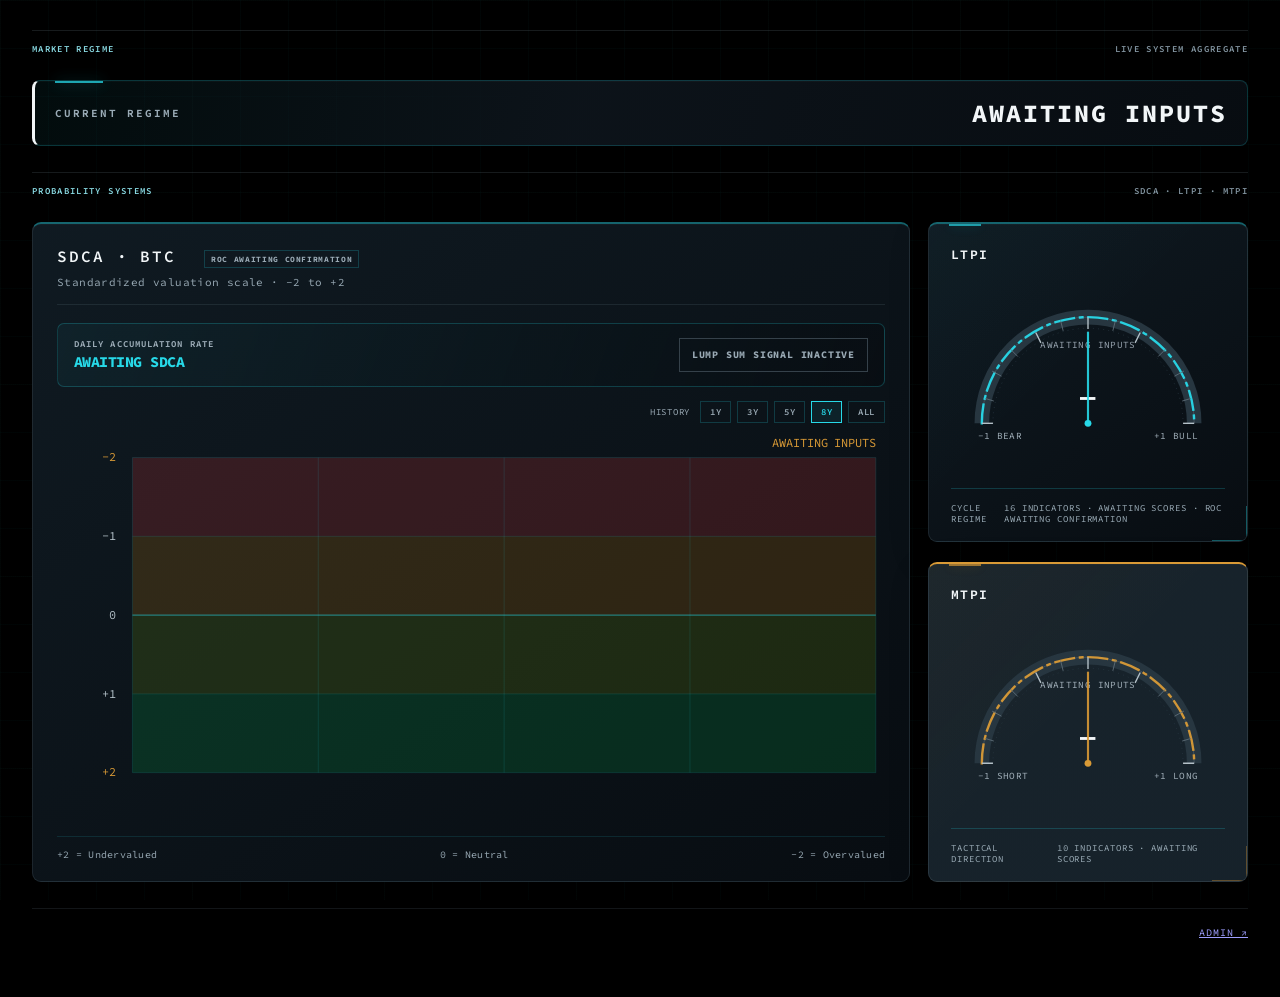
==== commit 51d65832: "Remove date labels from SDCA history chart" ====
--- a/index.html
+++ b/index.html
@@ -736,9 +736,7 @@
             </g>
             <g id="oscillator-history" aria-label="Confirmed daily composite history">
               <g id="oscillator-history-segments" aria-label="Color-coded confirmed daily history"></g>
-              <g id="oscillator-date-labels"></g>
             </g>
-            <text class="oscillator-label" x="486" y="414" text-anchor="middle">CONFIRMED DATE</text>
             <g id="oscillator-live-score" aria-label="Current valuation score" visibility="hidden">
               <line id="oscillator-score-line" x1="82" y1="194" x2="890" y2="194" stroke="var(--cyan)" stroke-width="2.5" stroke-dasharray="7 5" />
               <text id="oscillator-score-label" x="884" y="184" text-anchor="end" fill="var(--cyan)" font-family="var(--font-ui)" font-size="9" font-weight="650"></text>
@@ -794,7 +792,7 @@
       function rocText() {
         try {
           const raw=localStorage.getItem(confirmedHistoryKey),items=raw?JSON.parse(raw):[];
-          const valid=Array.isArray(items)?items.filter(x=>x&&/^\\d{4}-\\d{2}-\\d{2}$/.test(x.date)&&Number.isFinite(Number(x.score))).sort((a,b)=>a.date.localeCompare(b.date)):[];
+          const valid=Array.isArray(items)?items.filter(x=>x&&/^\d{4}-\d{2}-\d{2}$/.test(x.date)&&Number.isFinite(Number(x.score))).sort((a,b)=>a.date.localeCompare(b.date)):[];
           if(!valid.length)return "ROC awaiting confirmation";
           if(valid.length===1)return "No ROC · baseline";
           const delta=Number(valid[valid.length-1].score)-Number(valid[valid.length-2].score);
@@ -836,7 +834,7 @@
         card.dataset.scoreState = regime;
       }
       render();
-      window.addEventListener("storage", e => { if (e.key === key || e.key === null) render(); });
+      window.addEventListener("storage", e => { if (e.key === key || e.key === confirmedHistoryKey || e.key === null) render(); });
     })();
   </script>
   <script>
@@ -850,7 +848,7 @@
       function rocText() {
         try {
           const raw=localStorage.getItem(confirmedHistoryKey),items=raw?JSON.parse(raw):[];
-          const valid=Array.isArray(items)?items.filter(x=>x&&/^\\d{4}-\\d{2}-\\d{2}$/.test(x.date)&&Number.isFinite(Number(x.score))).sort((a,b)=>a.date.localeCompare(b.date)):[];
+          const valid=Array.isArray(items)?items.filter(x=>x&&/^\d{4}-\d{2}-\d{2}$/.test(x.date)&&Number.isFinite(Number(x.score))).sort((a,b)=>a.date.localeCompare(b.date)):[];
           if(!valid.length)return "ROC awaiting confirmation";
           if(valid.length===1)return "No ROC · baseline";
           const delta=Number(valid[valid.length-1].score)-Number(valid[valid.length-2].score);
@@ -886,7 +884,7 @@
         card.dataset.scoreState = regime;
       }
       render();
-      window.addEventListener("storage", e => { if (e.key === key || e.key === null) render(); });
+      window.addEventListener("storage", e => { if (e.key === key || e.key === confirmedHistoryKey || e.key === null) render(); });
     })();
   </script>
   <script>
@@ -902,20 +900,19 @@
     (function () {
       const storageKey="jxprobability.sdca.manualScores.v1",historyKey="jxprobability.sdca.compositeHistory.v1";
       const marker=document.getElementById("oscillator-live-score"),line=document.getElementById("oscillator-score-line"),label=document.getElementById("oscillator-score-label"),headingScore=document.getElementById("oscillator-heading-score"),stateLabel=document.getElementById("oscillator-state-label");const rocLabel=document.getElementById("sdca-roc-label");
-      const chartTitle=document.getElementById("oscillator-chart-title"),chartDesc=document.getElementById("oscillator-chart-desc"),historySegments=document.getElementById("oscillator-history-segments"),dateLabels=document.getElementById("oscillator-date-labels");
+      const chartTitle=document.getElementById("oscillator-chart-title"),chartDesc=document.getElementById("oscillator-chart-desc"),historySegments=document.getElementById("oscillator-history-segments");
       const accumulationRate=document.getElementById("sdca-accumulation-number"),accumulationPercent=document.querySelector(".sdca-accumulation-percent"),accumulationPeriod=document.querySelector(".sdca-accumulation-period"),lumpSumSignal=document.getElementById("sdca-lump-sum-signal");
       const numberFormat=new Intl.NumberFormat("en-US",{maximumFractionDigits:4}),svgNS="http://www.w3.org/2000/svg";let saved={},history=[];
-      function rocText(){const valid=history.filter(x=>x&&/^\\d{4}-\\d{2}-\\d{2}$/.test(x.date)&&Number.isFinite(Number(x.score))).slice().sort((a,b)=>a.date.localeCompare(b.date));if(!valid.length)return["ROC AWAITING CONFIRMATION","neutral"];if(valid.length===1)return["NO ROC · BASELINE","neutral"];const delta=Number(valid[valid.length-1].score)-Number(valid[valid.length-2].score);return delta>1e-9?["+ROC","positive"]:delta< -1e-9?["-ROC","negative"]:["NO ROC","neutral"]; }
+      function rocText(){const valid=history.filter(x=>x&&/^\d{4}-\d{2}-\d{2}$/.test(x.date)&&Number.isFinite(Number(x.score))).slice().sort((a,b)=>a.date.localeCompare(b.date));if(!valid.length)return["ROC AWAITING CONFIRMATION","neutral"];if(valid.length===1)return["NO ROC · BASELINE","neutral"];const delta=Number(valid[valid.length-1].score)-Number(valid[valid.length-2].score);return delta>1e-9?["+ROC","positive"]:delta< -1e-9?["-ROC","negative"]:["NO ROC","neutral"]; }
       function updateRocLabel(){const [text,state]=rocText();rocLabel.textContent=text;rocLabel.dataset.roc=state;}
       function loadState(){try{const raw=localStorage.getItem(storageKey),parsed=raw?JSON.parse(raw):{};saved=parsed&&typeof parsed==="object"&&!Array.isArray(parsed)?parsed:{};}catch(error){saved={};console.warn("SDCA scores could not be loaded from local storage.",error);}
         try{const raw=localStorage.getItem(historyKey),parsed=raw?JSON.parse(raw):[];history=Array.isArray(parsed)?parsed.map((item)=>item&&typeof item==="object"?({...item,score:Number(item.score)}):item).filter((item)=>item&&/^\d{4}-\d{2}-\d{2}$/.test(item.date)&&Number.isFinite(item.score)).sort((a,b)=>a.date.localeCompare(b.date)):[];}catch(error){history=[];console.warn("SDCA history could not be loaded from local storage.",error);}}
       function classify(v){if(v<=-1.5)return{label:"NO VALUE",kind:"negative"};if(v<0)return{label:"LOW VALUE",kind:"negative"};if(v===0)return{label:"NEUTRAL",kind:"neutral"};if(v<1.5)return{label:"VALUE",kind:"positive"};return{label:"HIGH VALUE",kind:"positive"};}
-      function displayDate(key,withYear=true){const p=key.split("-").map(Number);return new Date(p[0],p[1]-1,p[2]).toLocaleDateString("en-US",withYear?{month:"short",day:"numeric",year:"2-digit"}:{month:"short",day:"numeric"});}
       function zoneFor(v){return v<=-1?"overvalued":v<0?"middle-high":v<1?"middle-low":"undervalued";}
       function makeSvg(tag,attrs){const node=document.createElementNS(svgNS,tag);Object.entries(attrs).forEach(([k,v])=>node.setAttribute(k,String(v)));return node;}
       const rangeKey="jxprobability.sdca.historyRange.v1",rangeButtons=Array.from(document.querySelectorAll(".sdca-range-button"));let historyRange="8Y";
       function setHistoryRange(range){historyRange=["1Y","3Y","5Y","8Y","ALL"].includes(range)?range:"8Y";try{localStorage.setItem(rangeKey,historyRange);}catch(e){}rangeButtons.forEach((b)=>b.setAttribute("aria-pressed",b.dataset.range===historyRange?"true":"false"));drawHistory();}
-      function drawHistory(){historySegments.replaceChildren();dateLabels.replaceChildren();if(!history.length)return;const left=82,right=890;
+      function drawHistory(){historySegments.replaceChildren();if(!history.length)return;const left=82,right=890;
         const dateValue=(key)=>{const p=key.split("-").map(Number);return new Date(p[0],p[1]-1,p[2]).getTime();};
         const allHistory=history.slice().sort((a,b)=>a.date.localeCompare(b.date)),lastDate=dateValue(allHistory[allHistory.length-1].date);
         let startDate=historyRange==="ALL"?dateValue(allHistory[0].date):new Date(new Date(lastDate).getFullYear()-Number(historyRange.slice(0,-1)),new Date(lastDate).getMonth(),new Date(lastDate).getDate()).getTime();
@@ -924,10 +921,6 @@
         const firstDate=historyRange==="ALL"?dateValue(visible[0].date):startDate,dateSpan=Math.max(1,lastDate-firstDate);
         const points=visible.map((item)=>({...item,x:left+((dateValue(item.date)-firstDate)/dateSpan)*(right-left),y:194+Math.max(-2,Math.min(2,item.score))*83,zone:zoneFor(item.score)}));
         points.slice(1).forEach((p,i)=>{const prev=points[i],segment=makeSvg("path",{d:"M "+prev.x.toFixed(2)+" "+prev.y.toFixed(2)+" L "+p.x.toFixed(2)+" "+p.y.toFixed(2),class:"oscillator-history-segment","data-zone":zoneFor((prev.score+p.score)/2)});historySegments.appendChild(segment);});
-        const candidates=[0,points.length-1],maxTicks=5;for(let i=1;i<Math.min(maxTicks-1,points.length-1);i++)candidates.push(Math.round(i*(points.length-1)/(maxTicks-1)));
-        const indexes=[];candidates.sort((a,b)=>a-b).forEach((idx)=>{if(!indexes.length||points[idx].x-points[indexes[indexes.length-1]].x>=82)indexes.push(idx);});
-        if(points.length>1&&indexes[indexes.length-1]!==points.length-1){while(indexes.length>1&&points[points.length-1].x-points[indexes[indexes.length-1]].x<82)indexes.pop();indexes.push(points.length-1);}
-        indexes.forEach((i)=>{const p=points[i],anchor=points.length===1?"middle":i===0?"start":i===points.length-1?"end":"middle",x=points.length===1?p.x:i===0?left:i===points.length-1?right:p.x,node=makeSvg("text",{x,y:395,"text-anchor":anchor,class:"oscillator-date-label"});node.textContent=displayDate(p.date,historyRange==="8Y"||historyRange==="ALL");dateLabels.appendChild(node);});
         chartDesc.textContent="Daily confirmed SDCA composite history. Displaying "+historyRange+" range with "+visible.length+" recorded point(s); all stored history is retained. Positive averages indicate undervaluation, negative averages indicate overvaluation, and zero is neutral.";
       }
       rangeButtons.forEach((b)=>b.addEventListener("click",()=>setHistoryRange(b.dataset.range)));
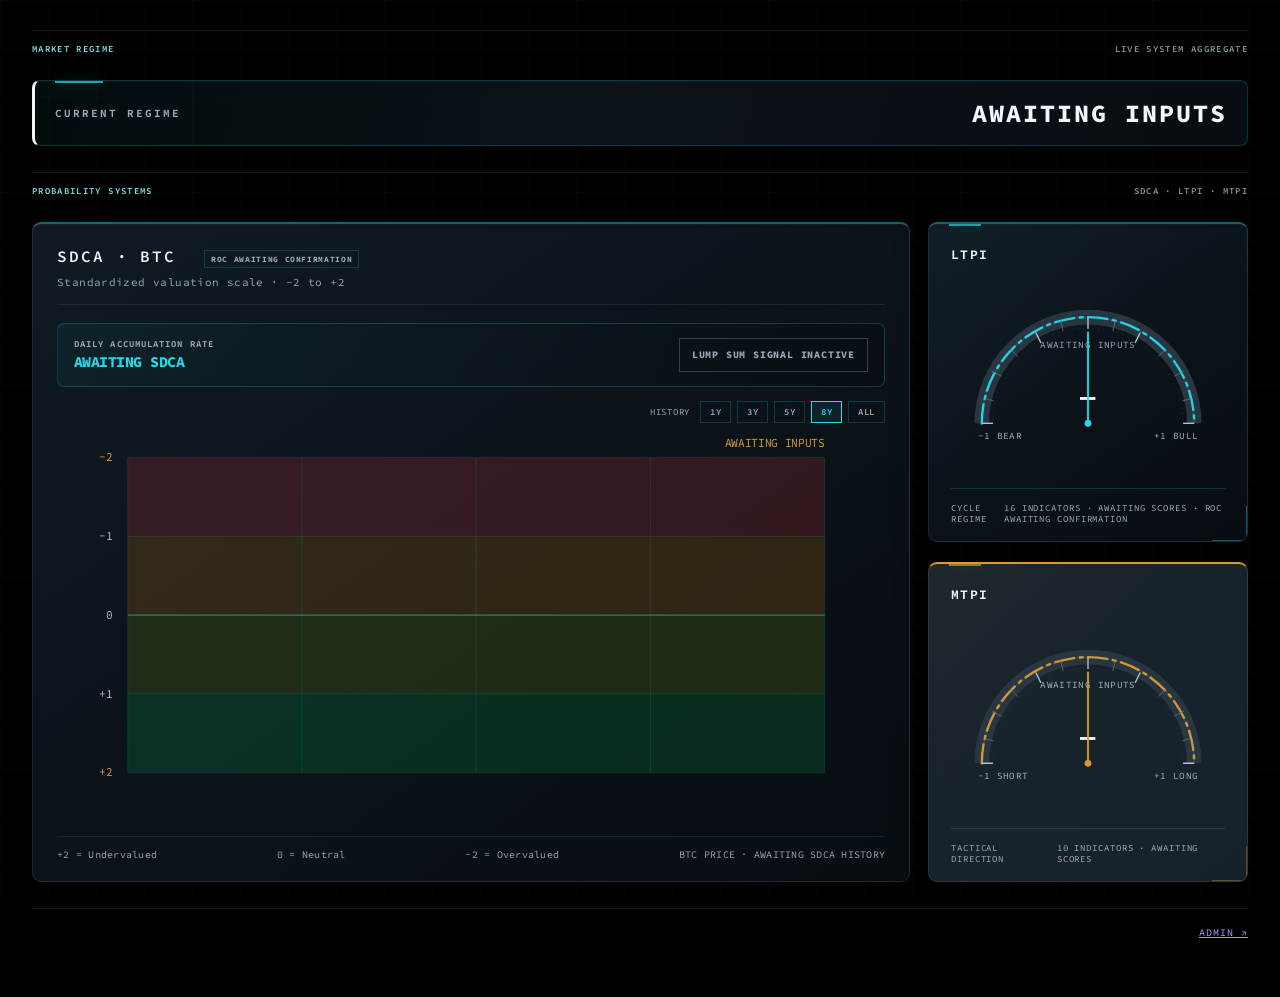
==== commit 47a47df8: "Overlay BTC daily price on SDCA history chart" ====
--- a/index.html
+++ b/index.html
@@ -160,6 +160,9 @@
     .oscillator-zone.undervalued { fill: rgba(0,200,83,.16); }
     .oscillator-grid { stroke: var(--line); stroke-width: 1; opacity: .68; }
     .oscillator-history-segment { fill: none; stroke-width: 2.5; stroke-linejoin: round; stroke-linecap: round; }
+    .sdca-btc-price-line { fill:none; stroke:#9aa4ad; stroke-width:2; stroke-linejoin:round; stroke-linecap:round; opacity:.82; }
+    .sdca-btc-price-label { fill:#9aa4ad; font-family:var(--font-ui); font-size:9px; text-anchor:start; }
+    #sdca-price-status { color:#9aa4ad; }
     .oscillator-history-segment[data-zone="overvalued"] { stroke: #ff3b3b; }
     .oscillator-history-segment[data-zone="middle-high"] { stroke: #ff9d00; }
     .oscillator-history-segment[data-zone="middle-low"] { stroke: #a5d900; }
@@ -708,7 +711,7 @@
             <button class="sdca-range-button" type="button" data-range="8Y" aria-pressed="true">8Y</button>
             <button class="sdca-range-button" type="button" data-range="ALL" aria-pressed="false">ALL</button>
           </div>
-          <svg class="oscillator-plot" viewBox="0 0 900 420" role="img" aria-labelledby="oscillator-chart-title oscillator-chart-desc" preserveAspectRatio="none">
+          <svg class="oscillator-plot" viewBox="0 0 960 420" role="img" aria-labelledby="oscillator-chart-title oscillator-chart-desc" preserveAspectRatio="none">
             <title id="oscillator-chart-title">SDCA Bitcoin valuation chart with the manual composite score</title>
             <desc id="oscillator-chart-desc">Bitcoin valuation scale from plus two undervalued to minus two overvalued. The arithmetic average of entered SDCA scores is plotted when at least one score is available.</desc>
             <g aria-hidden="true">
@@ -734,6 +737,10 @@
               <text class="oscillator-label extreme" id="oscillator-state-label" x="890" y="17" text-anchor="end">OVERVALUED</text>
               
             </g>
+            <g id="sdca-btc-price-overlay" aria-label="Bitcoin daily closing price on right-side scale">
+              <path id="sdca-btc-price-path" class="sdca-btc-price-line" d=""></path>
+              <g id="sdca-btc-price-axis"></g>
+            </g>
             <g id="oscillator-history" aria-label="Confirmed daily composite history">
               <g id="oscillator-history-segments" aria-label="Color-coded confirmed daily history"></g>
             </g>
@@ -746,6 +753,7 @@
             <span>+2 = Undervalued</span>
             <span>0 = Neutral</span>
             <span>−2 = Overvalued</span>
+            <span id="sdca-price-status">BTC PRICE · LOADING</span>
           </div>
         </section>
 
@@ -901,6 +909,7 @@
       const storageKey="jxprobability.sdca.manualScores.v1",historyKey="jxprobability.sdca.compositeHistory.v1";
       const marker=document.getElementById("oscillator-live-score"),line=document.getElementById("oscillator-score-line"),label=document.getElementById("oscillator-score-label"),headingScore=document.getElementById("oscillator-heading-score"),stateLabel=document.getElementById("oscillator-state-label");const rocLabel=document.getElementById("sdca-roc-label");
       const chartTitle=document.getElementById("oscillator-chart-title"),chartDesc=document.getElementById("oscillator-chart-desc"),historySegments=document.getElementById("oscillator-history-segments");
+      const btcPricePath=document.getElementById("sdca-btc-price-path"),btcPriceAxis=document.getElementById("sdca-btc-price-axis"),btcPriceStatus=document.getElementById("sdca-price-status");
       const accumulationRate=document.getElementById("sdca-accumulation-number"),accumulationPercent=document.querySelector(".sdca-accumulation-percent"),accumulationPeriod=document.querySelector(".sdca-accumulation-period"),lumpSumSignal=document.getElementById("sdca-lump-sum-signal");
       const numberFormat=new Intl.NumberFormat("en-US",{maximumFractionDigits:4}),svgNS="http://www.w3.org/2000/svg";let saved={},history=[];
       function rocText(){const valid=history.filter(x=>x&&/^\d{4}-\d{2}-\d{2}$/.test(x.date)&&Number.isFinite(Number(x.score))).slice().sort((a,b)=>a.date.localeCompare(b.date));if(!valid.length)return["ROC AWAITING CONFIRMATION","neutral"];if(valid.length===1)return["NO ROC · BASELINE","neutral"];const delta=Number(valid[valid.length-1].score)-Number(valid[valid.length-2].score);return delta>1e-9?["+ROC","positive"]:delta< -1e-9?["-ROC","negative"]:["NO ROC","neutral"]; }
@@ -912,7 +921,45 @@
       function makeSvg(tag,attrs){const node=document.createElementNS(svgNS,tag);Object.entries(attrs).forEach(([k,v])=>node.setAttribute(k,String(v)));return node;}
       const rangeKey="jxprobability.sdca.historyRange.v1",rangeButtons=Array.from(document.querySelectorAll(".sdca-range-button"));let historyRange="8Y";
       function setHistoryRange(range){historyRange=["1Y","3Y","5Y","8Y","ALL"].includes(range)?range:"8Y";try{localStorage.setItem(rangeKey,historyRange);}catch(e){}rangeButtons.forEach((b)=>b.setAttribute("aria-pressed",b.dataset.range===historyRange?"true":"false"));drawHistory();}
-      function drawHistory(){historySegments.replaceChildren();if(!history.length)return;const left=82,right=890;
+      const btcPriceCacheKey="jxprobability.sdca.btcPriceDaily.v1",btcPriceCacheMaxAge=6*60*60*1000;let btcPriceRows=[],btcPriceRequest=0;
+      function priceLabel(value){if(value>=100000)return "$"+(value/1000).toFixed(0)+"k";if(value>=10000)return "$"+(value/1000).toFixed(1)+"k";return "$"+Math.round(value).toLocaleString("en-US");}
+      async function loadBtcPrices(endDate){
+        let cache=null;try{const raw=localStorage.getItem(btcPriceCacheKey);cache=raw?JSON.parse(raw):null;}catch(e){}
+        const endTime=dateValue(endDate)+86400000-1,now=Date.now();
+        if(cache&&Array.isArray(cache.rows)&&cache.rows.length&&cache.updatedAt&&now-cache.updatedAt<btcPriceCacheMaxAge&&cache.endTime>=endTime){btcPriceRows=cache.rows;return btcPriceRows;}
+        const startTime=Date.UTC(2017,7,17),rows=[];
+        let cursor=startTime;
+        while(cursor<=endTime){
+          const url="https://api.binance.com/api/v3/klines?symbol=BTCUSDT&interval=1d&startTime="+cursor+"&endTime="+endTime+"&limit=1000";
+          const response=await fetch(url,{cache:"no-store"});
+          if(!response.ok)throw new Error("BTC price source returned HTTP "+response.status);
+          const batch=await response.json();if(!Array.isArray(batch)||!batch.length)break;
+          batch.forEach(candle=>{const date=new Date(Number(candle[0])).toISOString().slice(0,10);rows.push({date,close:Number(candle[4])});});
+          const next=Number(batch[batch.length-1][0])+86400000;if(next<=cursor)break;cursor=next;if(batch.length<1000)break;
+        }
+        const merged=new Map((cache&&Array.isArray(cache.rows)?cache.rows:[]).map(item=>[item.date,item]));
+        rows.forEach(item=>merged.set(item.date,item));
+        btcPriceRows=Array.from(merged.values()).filter(item=>item&&/^\d{4}-\d{2}-\d{2}$/.test(item.date)&&Number.isFinite(item.close)).sort((a,b)=>a.date.localeCompare(b.date));
+        try{localStorage.setItem(btcPriceCacheKey,JSON.stringify({updatedAt:now,endTime,rows:btcPriceRows}));}catch(e){}
+        return btcPriceRows;
+      }
+      async function drawBtcPriceOverlay(firstDate,lastDate,dateSpan,rangeToken){
+        btcPricePath.setAttribute("d","");btcPriceAxis.replaceChildren();
+        btcPriceStatus.textContent="BTC PRICE · LOADING";
+        try{
+          const prices=await loadBtcPrices(lastDate);
+          if(rangeToken!==btcPriceRequest)return;
+          const firstMs=dateValue(firstDate),lastMs=dateValue(lastDate);
+          const visible=prices.filter(item=>dateValue(item.date)>=firstMs&&dateValue(item.date)<=lastMs);
+          if(!visible.length){btcPriceStatus.textContent="BTC PRICE · NO DATA";return;}
+          const values=visible.map(item=>item.close),min=Math.min(...values),max=Math.max(...values),span=Math.max(1,max-min),top=28,bottom=360;
+          const points=visible.map(item=>({x:82+((dateValue(item.date)-firstMs)/Math.max(1,dateSpan))*808,y:bottom-((item.close-min)/span)*(bottom-top)}));
+          btcPricePath.setAttribute("d",points.map((p,i)=>(i?"L":"M")+" "+p.x.toFixed(2)+" "+p.y.toFixed(2)).join(" "));
+          for(let i=0;i<=4;i++){const value=min+(max-min)*i/4,y=bottom-(i/4)*(bottom-top),node=makeSvg("text",{x:896,y:y+3,class:"sdca-btc-price-label"});node.textContent=priceLabel(value);btcPriceAxis.appendChild(node);}
+          btcPriceStatus.textContent="BTC PRICE · GRAY · RIGHT SCALE";
+        }catch(error){if(rangeToken!==btcPriceRequest)return;btcPriceStatus.textContent="BTC PRICE · UNAVAILABLE";console.warn("BTC daily price overlay could not load.",error);}
+      }
+      function drawHistory(){historySegments.replaceChildren();if(!history.length){btcPriceRequest++;btcPricePath.setAttribute("d","");btcPriceAxis.replaceChildren();btcPriceStatus.textContent="BTC PRICE · AWAITING SDCA HISTORY";return;}const left=82,right=890;
         const dateValue=(key)=>{const p=key.split("-").map(Number);return new Date(p[0],p[1]-1,p[2]).getTime();};
         const allHistory=history.slice().sort((a,b)=>a.date.localeCompare(b.date)),lastDate=dateValue(allHistory[allHistory.length-1].date);
         let startDate=historyRange==="ALL"?dateValue(allHistory[0].date):new Date(new Date(lastDate).getFullYear()-Number(historyRange.slice(0,-1)),new Date(lastDate).getMonth(),new Date(lastDate).getDate()).getTime();
@@ -922,6 +969,7 @@
         const points=visible.map((item)=>({...item,x:left+((dateValue(item.date)-firstDate)/dateSpan)*(right-left),y:194+Math.max(-2,Math.min(2,item.score))*83,zone:zoneFor(item.score)}));
         points.slice(1).forEach((p,i)=>{const prev=points[i],segment=makeSvg("path",{d:"M "+prev.x.toFixed(2)+" "+prev.y.toFixed(2)+" L "+p.x.toFixed(2)+" "+p.y.toFixed(2),class:"oscillator-history-segment","data-zone":zoneFor((prev.score+p.score)/2)});historySegments.appendChild(segment);});
         chartDesc.textContent="Daily confirmed SDCA composite history. Displaying "+historyRange+" range with "+visible.length+" recorded point(s); all stored history is retained. Positive averages indicate undervaluation, negative averages indicate overvaluation, and zero is neutral.";
+        const priceRequest=++btcPriceRequest;drawBtcPriceOverlay(new Date(firstDate).toISOString().slice(0,10),allHistory[allHistory.length-1].date,dateSpan,priceRequest);
       }
       rangeButtons.forEach((b)=>b.addEventListener("click",()=>setHistoryRange(b.dataset.range)));
       try{historyRange=localStorage.getItem(rangeKey)||"8Y";}catch(e){historyRange="8Y";}
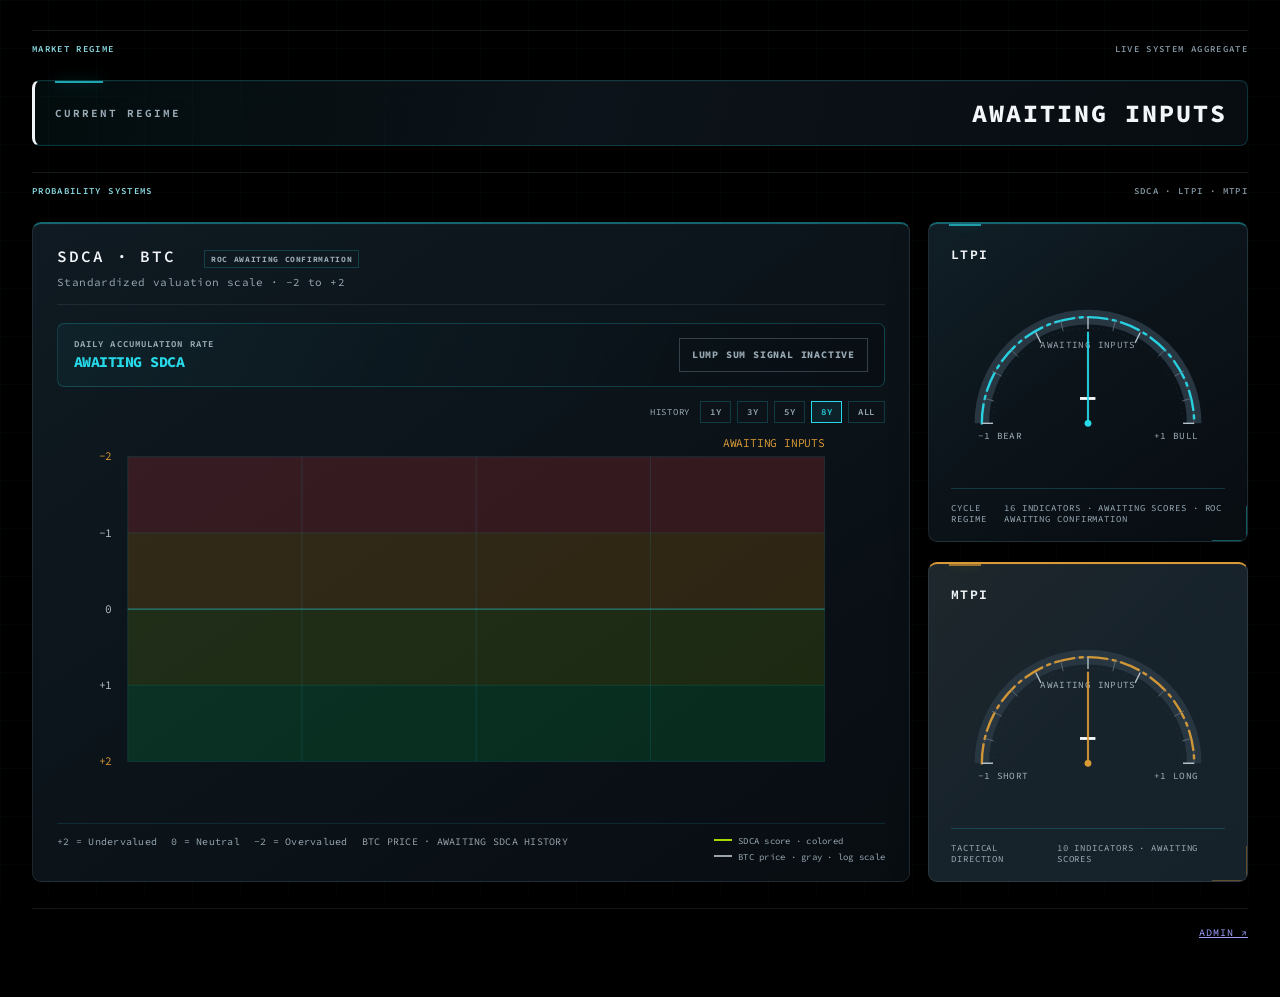
==== commit b0f51d3a: "Add compact SDCA chart line legend" ====
--- a/index.html
+++ b/index.html
@@ -181,6 +181,7 @@
     .oscillator-label.extreme { fill: var(--amber); }
     .oscillator-caption {
       display: flex;
+      align-items: flex-start;
       justify-content: space-between;
       gap: 16px;
       margin-top: 10px;
@@ -191,6 +192,12 @@
       letter-spacing: .025em;
       line-height: 1.6;
     }
+    .sdca-caption-scale { display:flex; flex-wrap:wrap; gap:4px 14px; min-width:0; }
+    .sdca-chart-legend { display:flex; flex-direction:column; align-items:flex-start; flex:0 0 auto; gap:3px; color:var(--muted); font-size:9px; line-height:1.45; white-space:nowrap; }
+    .sdca-chart-legend-item { display:flex; align-items:center; gap:6px; }
+    .sdca-chart-legend-line { display:inline-block; width:18px; height:0; border-top:2px solid; flex:0 0 auto; }
+    .sdca-chart-legend-line.btc { border-color:#9aa4ad; }
+    .sdca-chart-legend-line.sdca { border-color:#a5d900; }
     h1 {
       position: absolute;
       top: 24px;
@@ -750,10 +757,16 @@
             </g>
             </svg>
           <div class="oscillator-caption">
-            <span>+2 = Undervalued</span>
-            <span>0 = Neutral</span>
-            <span>−2 = Overvalued</span>
-            <span id="sdca-price-status">BTC PRICE · LOADING</span>
+            <div class="sdca-caption-scale">
+              <span>+2 = Undervalued</span>
+              <span>0 = Neutral</span>
+              <span>−2 = Overvalued</span>
+              <span id="sdca-price-status">BTC PRICE · LOADING</span>
+            </div>
+            <div class="sdca-chart-legend" aria-label="Chart line legend">
+              <div class="sdca-chart-legend-item"><span class="sdca-chart-legend-line sdca"></span><span>SDCA score · colored</span></div>
+              <div class="sdca-chart-legend-item"><span class="sdca-chart-legend-line btc"></span><span>BTC price · gray · log scale</span></div>
+            </div>
           </div>
         </section>
 
@@ -921,6 +934,8 @@
       function makeSvg(tag,attrs){const node=document.createElementNS(svgNS,tag);Object.entries(attrs).forEach(([k,v])=>node.setAttribute(k,String(v)));return node;}
       const rangeKey="jxprobability.sdca.historyRange.v1",rangeButtons=Array.from(document.querySelectorAll(".sdca-range-button"));let historyRange="8Y";
       function setHistoryRange(range){historyRange=["1Y","3Y","5Y","8Y","ALL"].includes(range)?range:"8Y";try{localStorage.setItem(rangeKey,historyRange);}catch(e){}rangeButtons.forEach((b)=>b.setAttribute("aria-pressed",b.dataset.range===historyRange?"true":"false"));drawHistory();}
+      const dateValue=(key)=>{const p=key.split("-").map(Number);return new Date(p[0],p[1]-1,p[2]).getTime();};
+      function dateKeyFromMs(ms){const d=new Date(ms);return d.getFullYear()+"-"+String(d.getMonth()+1).padStart(2,"0")+"-"+String(d.getDate()).padStart(2,"0");}
       const btcPriceCacheKey="jxprobability.sdca.btcPriceDaily.v1",btcPriceCacheMaxAge=6*60*60*1000;let btcPriceRows=[],btcPriceRequest=0;
       function priceLabel(value){if(value>=100000)return "$"+(value/1000).toFixed(0)+"k";if(value>=10000)return "$"+(value/1000).toFixed(1)+"k";return "$"+Math.round(value).toLocaleString("en-US");}
       async function loadBtcPrices(endDate){
@@ -952,15 +967,17 @@
           const firstMs=dateValue(firstDate),lastMs=dateValue(lastDate);
           const visible=prices.filter(item=>dateValue(item.date)>=firstMs&&dateValue(item.date)<=lastMs);
           if(!visible.length){btcPriceStatus.textContent="BTC PRICE · NO DATA";return;}
-          const values=visible.map(item=>item.close),min=Math.min(...values),max=Math.max(...values),span=Math.max(1,max-min),top=28,bottom=360;
-          const points=visible.map(item=>({x:82+((dateValue(item.date)-firstMs)/Math.max(1,dateSpan))*808,y:bottom-((item.close-min)/span)*(bottom-top)}));
+          const values=visible.map(item=>item.close).filter(value=>Number.isFinite(value)&&value>0);
+          if(!values.length){btcPriceStatus.textContent="BTC PRICE · NO VALID DATA";return;}
+          const min=Math.min(...values),max=Math.max(...values),logMin=Math.log(min),logMax=Math.log(max),logSpan=Math.max(1e-9,logMax-logMin),top=28,bottom=360;
+          const points=visible.filter(item=>Number.isFinite(item.close)&&item.close>0).map(item=>({x:82+((dateValue(item.date)-firstMs)/Math.max(1,dateSpan))*808,y:bottom-((Math.log(item.close)-logMin)/logSpan)*(bottom-top)}));
           btcPricePath.setAttribute("d",points.map((p,i)=>(i?"L":"M")+" "+p.x.toFixed(2)+" "+p.y.toFixed(2)).join(" "));
-          for(let i=0;i<=4;i++){const value=min+(max-min)*i/4,y=bottom-(i/4)*(bottom-top),node=makeSvg("text",{x:896,y:y+3,class:"sdca-btc-price-label"});node.textContent=priceLabel(value);btcPriceAxis.appendChild(node);}
-          btcPriceStatus.textContent="BTC PRICE · GRAY · RIGHT SCALE";
+          for(let i=0;i<=4;i++){const fraction=i/4,value=Math.exp(logMin+logSpan*fraction),y=bottom-fraction*(bottom-top),node=makeSvg("text",{x:896,y:y+3,class:"sdca-btc-price-label"});node.textContent=priceLabel(value);btcPriceAxis.appendChild(node);}
+          btcPriceStatus.textContent="BTC PRICE · GRAY · LOG SCALE · RIGHT AXIS";
         }catch(error){if(rangeToken!==btcPriceRequest)return;btcPriceStatus.textContent="BTC PRICE · UNAVAILABLE";console.warn("BTC daily price overlay could not load.",error);}
       }
       function drawHistory(){historySegments.replaceChildren();if(!history.length){btcPriceRequest++;btcPricePath.setAttribute("d","");btcPriceAxis.replaceChildren();btcPriceStatus.textContent="BTC PRICE · AWAITING SDCA HISTORY";return;}const left=82,right=890;
-        const dateValue=(key)=>{const p=key.split("-").map(Number);return new Date(p[0],p[1]-1,p[2]).getTime();};
+
         const allHistory=history.slice().sort((a,b)=>a.date.localeCompare(b.date)),lastDate=dateValue(allHistory[allHistory.length-1].date);
         let startDate=historyRange==="ALL"?dateValue(allHistory[0].date):new Date(new Date(lastDate).getFullYear()-Number(historyRange.slice(0,-1)),new Date(lastDate).getMonth(),new Date(lastDate).getDate()).getTime();
         const visible=historyRange==="ALL"?allHistory:allHistory.filter((item)=>dateValue(item.date)>=startDate&&dateValue(item.date)<=lastDate);
@@ -969,7 +986,7 @@
         const points=visible.map((item)=>({...item,x:left+((dateValue(item.date)-firstDate)/dateSpan)*(right-left),y:194+Math.max(-2,Math.min(2,item.score))*83,zone:zoneFor(item.score)}));
         points.slice(1).forEach((p,i)=>{const prev=points[i],segment=makeSvg("path",{d:"M "+prev.x.toFixed(2)+" "+prev.y.toFixed(2)+" L "+p.x.toFixed(2)+" "+p.y.toFixed(2),class:"oscillator-history-segment","data-zone":zoneFor((prev.score+p.score)/2)});historySegments.appendChild(segment);});
         chartDesc.textContent="Daily confirmed SDCA composite history. Displaying "+historyRange+" range with "+visible.length+" recorded point(s); all stored history is retained. Positive averages indicate undervaluation, negative averages indicate overvaluation, and zero is neutral.";
-        const priceRequest=++btcPriceRequest;drawBtcPriceOverlay(new Date(firstDate).toISOString().slice(0,10),allHistory[allHistory.length-1].date,dateSpan,priceRequest);
+        const priceRequest=++btcPriceRequest;drawBtcPriceOverlay(dateKeyFromMs(firstDate),allHistory[allHistory.length-1].date,dateSpan,priceRequest);
       }
       rangeButtons.forEach((b)=>b.addEventListener("click",()=>setHistoryRange(b.dataset.range)));
       try{historyRange=localStorage.getItem(rangeKey)||"8Y";}catch(e){historyRange="8Y";}
